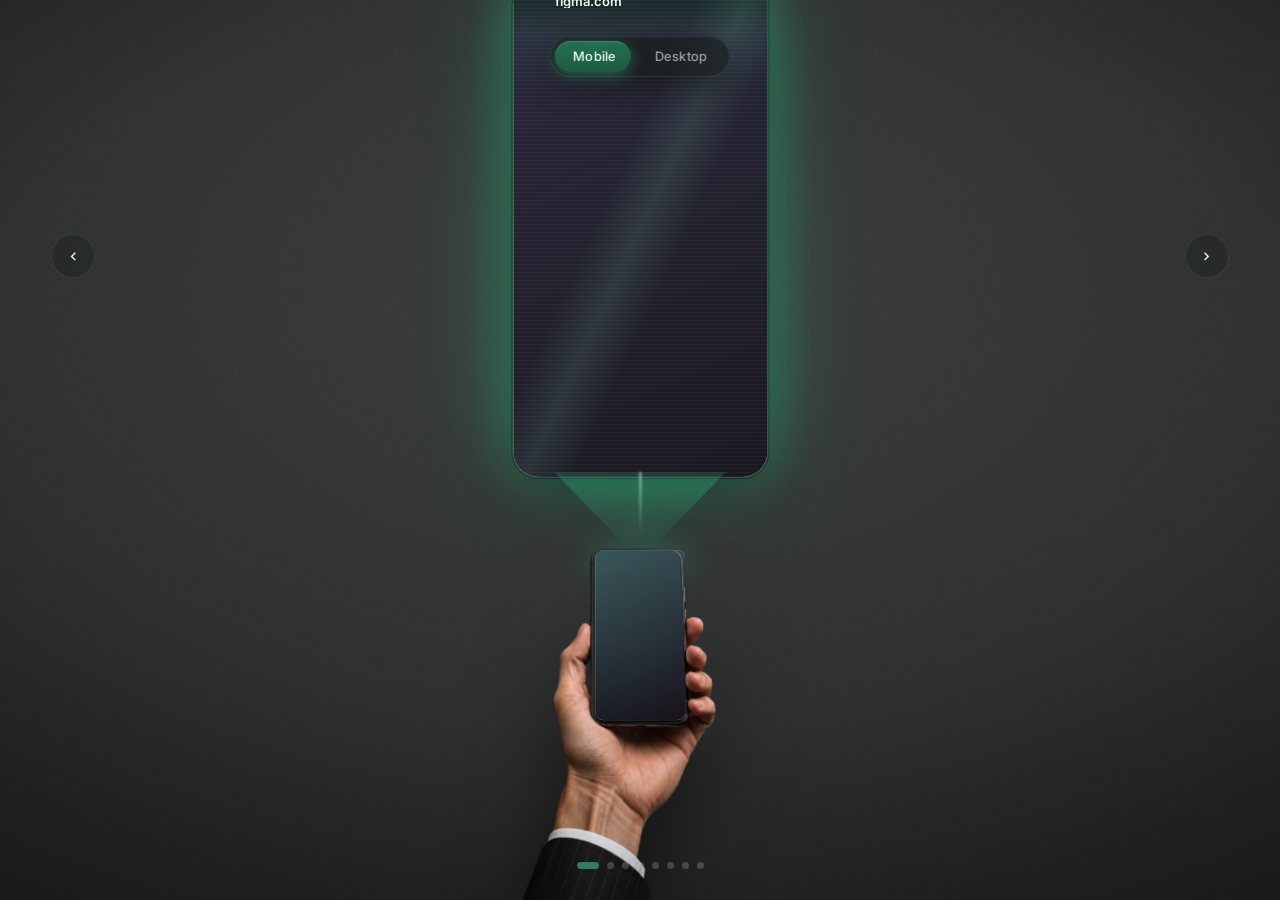
==== TEST.HTML @ 673b2553 "Update TEST.HTML" ====
<!DOCTYPE html>
<html lang="en">
<head>
<meta charset="UTF-8">
<meta name="viewport" content="width=device-width, initial-scale=1.0, viewport-fit=cover">
<title>Selected work — Twenty Sites</title>
<link rel="preconnect" href="https://fonts.googleapis.com">
<link rel="preconnect" href="https://fonts.gstatic.com" crossorigin>
<link href="https://fonts.googleapis.com/css2?family=Inter:wght@400;500;600&display=swap" rel="stylesheet">
<style>
  :root{
    --ink:#eef3ef;--muted:#9aa39e;
    --emerald:#1c5c43;--emerald-soft:#3f8f6b;--holo:#39c990;
    --glow:rgba(45,150,105,.55);
    --line:rgba(150,180,165,.14);
    --sans:'Inter',-apple-system,BlinkMacSystemFont,"Segoe UI",Roboto,sans-serif;
    --sx:50%;--sy:25.9%;--sw:24.4%;--sh:43.1%;
  }
  *{margin:0;padding:0;box-sizing:border-box}
  html,body{height:100%}
  /* --- original neutral gray wallpaper (charcoal concrete) --- */
  body{
    background:
      radial-gradient(130% 115% at 50% 32%, #3a3d3c 0%, #2c2f2e 38%, #202322 68%, #171918 100%);
    color:var(--ink);font-family:var(--sans);-webkit-font-smoothing:antialiased;
    overflow:hidden;user-select:none;
  }
  body::before{content:"";position:fixed;inset:0;z-index:0;pointer-events:none;opacity:.055;
    background-image:url("data:image/svg+xml;utf8,<svg xmlns='http://www.w3.org/2000/svg' width='160' height='160'><filter id='n'><feTurbulence type='fractalNoise' baseFrequency='0.85' numOctaves='2'/></filter><rect width='100%25' height='100%25' filter='url(%23n)'/></svg>");}
  body::after{content:"";position:fixed;inset:0;z-index:0;pointer-events:none;
    background:radial-gradient(120% 95% at 50% 40%, transparent 44%, rgba(0,0,0,.5) 100%);}

  .scene{position:relative;width:100%;height:100svh;min-height:100vh;overflow:hidden;isolation:isolate}

  /* view toggle */
  .toggle{position:absolute;z-index:9;top:clamp(20px,4vh,50px);left:50%;transform:translateX(-50%);
    display:flex;gap:2px;padding:4px;border-radius:999px;
    background:rgba(20,24,22,.6);border:1px solid var(--line);backdrop-filter:blur(10px);
    box-shadow:0 8px 30px rgba(0,0,0,.4)}
  .toggle button{appearance:none;border:0;cursor:pointer;color:var(--muted);
    font:500 13px/1 var(--sans);letter-spacing:.02em;padding:9px 18px;border-radius:999px;
    background:transparent;transition:color .25s;-webkit-tap-highlight-color:transparent}
  .toggle button.on{color:#eafff4}
  .toggle .pill{position:absolute;z-index:-1;top:4px;bottom:4px;border-radius:999px;
    background:linear-gradient(180deg,#227052,var(--emerald));
    box-shadow:0 4px 16px var(--glow),inset 0 1px 0 rgba(255,255,255,.14);
    transition:left .32s cubic-bezier(.6,.05,.2,1),width .32s cubic-bezier(.6,.05,.2,1)}

  /* the rig: preview + beam + phone stacked, anchored bottom-center */
  .rig{position:absolute;z-index:4;left:50%;bottom:-3vh;transform:translateX(-50%);
    display:flex;flex-direction:column;align-items:center}

  /* HOLOGRAM preview */
  .stage{display:flex;flex-direction:column;align-items:center;
    transition:width .35s cubic-bezier(.6,.05,.2,1);animation:float 6s ease-in-out infinite}
  .stage.mobile{width:clamp(206px,20vw,258px)}
  .stage.desktop{width:min(72vw,720px)}
  @keyframes float{0%,100%{transform:translateY(0)}50%{transform:translateY(-9px)}}

  .win{position:relative;width:100%;border-radius:14px;overflow:hidden;background:#0c110f;
    border:1px solid rgba(70,210,150,.4);
    box-shadow:
      0 0 0 1px rgba(0,0,0,.35),
      0 26px 60px -26px rgba(0,0,0,.8),
      0 0 46px -6px var(--glow),
      0 0 90px -18px var(--holo);
    transition:aspect-ratio .35s}
  .stage.mobile .win{aspect-ratio:9/17.5;border-radius:26px}
  .stage.desktop .win{aspect-ratio:16/10}

  .chrome{display:flex;align-items:center;gap:8px;height:34px;padding:0 12px;
    background:linear-gradient(180deg,#0f1613,#0b120f);border-bottom:1px solid rgba(70,210,150,.18)}
  .stage.mobile .chrome{display:none}
  .chrome .dot{width:10px;height:10px;border-radius:50%;background:#25332c}
  .chrome .bar{flex:1;height:18px;margin-left:6px;border-radius:6px;
    background:rgba(255,255,255,.03);border:1px solid rgba(70,210,150,.14);
    display:flex;align-items:center;gap:7px;padding:0 9px;color:#bfeeda;
    font:500 11px/1 var(--sans);letter-spacing:.02em;overflow:hidden;white-space:nowrap}
  .chrome .bar img{width:13px;height:13px;border-radius:3px;opacity:0;transition:opacity .4s;flex:0 0 auto}
  .chrome .bar img.on{opacity:.9}

  .shot{position:absolute;left:0;right:0;top:0;bottom:0;background:#fff;
    background-repeat:no-repeat;background-position:top center;background-size:100% auto;opacity:0;
    transition:opacity .5s}
  .stage.desktop .shot{top:34px}
  .shot.on{opacity:1}

  .mcap{position:absolute;z-index:3;left:0;right:0;top:0;display:none;align-items:center;gap:8px;
    padding:10px 14px 22px;background:linear-gradient(180deg,rgba(6,12,9,.9),rgba(6,12,9,0))}
  .stage.mobile .mcap{display:flex}
  .mcap img{width:20px;height:20px;border-radius:5px;background:#fff;padding:2px;object-fit:contain;opacity:0;transition:.4s;flex:0 0 auto}
  .mcap img.on{opacity:1}
  .mcap span{font:600 13px/1 var(--sans);color:#eafff4;text-shadow:0 1px 6px rgba(0,0,0,.6);
    white-space:nowrap;overflow:hidden;text-overflow:ellipsis}

  /* holographic film over the preview: tint + scanlines + top sheen */
  .win .film{position:absolute;inset:0;z-index:4;pointer-events:none;
    background:
      linear-gradient(180deg,rgba(57,201,144,.14),transparent 22%),
      repeating-linear-gradient(0deg,rgba(90,230,170,.055) 0 1px,transparent 1px 4px);
    mix-blend-mode:screen;opacity:.9}
  .win .sheen{position:absolute;inset:0;z-index:5;pointer-events:none;
    background:linear-gradient(115deg,transparent 40%,rgba(160,255,215,.10) 50%,transparent 60%)}

  /* the projection BEAM connecting phone -> preview */
  .beam{position:relative;width:100%;height:clamp(30px,7vh,74px);pointer-events:none;
    display:flex;justify-content:center;margin-top:-6px}
  .beam .cone{position:absolute;top:0;bottom:-8%;width:66%;
    clip-path:polygon(50% 100%,42% 100%,15% 0,85% 0,58% 100%);
    background:linear-gradient(180deg,rgba(57,201,144,.42),rgba(57,201,144,.05));
    filter:blur(7px);opacity:.85;animation:flick 3.2s ease-in-out infinite}
  .beam .core{position:absolute;top:0;bottom:0;width:2px;
    background:linear-gradient(180deg,rgba(180,255,225,.9),rgba(57,201,144,0));
    filter:blur(1px);opacity:.8}
  @keyframes flick{0%,100%{opacity:.85}45%{opacity:.62}70%{opacity:.9}}

  /* hand + phone (the source) */
  .device{position:relative;width:clamp(280px,29vw,400px);margin-top:-2px}
  .device img.hand{display:block;width:100%;height:auto;position:relative;z-index:2;
    filter:drop-shadow(0 26px 40px rgba(0,0,0,.55))}
  .screen{position:absolute;z-index:1;left:var(--sx);top:var(--sy);
    width:var(--sw);height:var(--sh);transform:translate(-50%,-50%);
    border-radius:9%/4.5%;overflow:hidden;background:#0a0e0c}
  .screen .pshot{position:absolute;inset:0;background:#fff;background-repeat:no-repeat;
    background-position:top center;background-size:100% auto;opacity:0;transition:opacity .5s}
  .screen .pshot.on{opacity:1}
  .screen::after{content:"";position:absolute;inset:0;
    background:linear-gradient(150deg,rgba(57,201,144,.28),rgba(0,0,0,.15));mix-blend-mode:screen}
  /* glow bleeding out of the phone screen (emission point) */
  .emit{position:absolute;z-index:1;left:var(--sx);top:calc(var(--sy) - var(--sh)/2 - 4%);
    width:46%;height:20%;transform:translate(-50%,-50%);pointer-events:none;
    background:radial-gradient(60% 100% at 50% 100%,var(--glow),transparent 70%);filter:blur(10px)}

  /* controls */
  .arrow{position:absolute;z-index:8;top:clamp(120px,26vh,240px);
    width:44px;height:44px;border-radius:50%;display:grid;place-items:center;cursor:pointer;
    color:var(--ink);background:rgba(30,34,32,.5);border:1px solid var(--line);
    backdrop-filter:blur(6px);transition:.2s;-webkit-tap-highlight-color:transparent}
  .arrow:hover{background:rgba(28,92,67,.4);border-color:rgba(63,143,107,.5)}
  .arrow svg{width:40%;height:40%;fill:currentColor}
  .arrow.prev{left:clamp(14px,4vw,54px)}.arrow.next{right:clamp(14px,4vw,54px)}
  .dots{position:absolute;z-index:8;left:0;right:0;bottom:clamp(18px,3.5vh,34px);
    display:flex;gap:8px;justify-content:center}
  .dots i{width:7px;height:7px;border-radius:50%;background:rgba(200,210,205,.28);cursor:pointer;transition:.28s}
  .dots i.on{background:var(--emerald-soft);width:22px;border-radius:4px}

  @media (max-width:820px){
    .stage.desktop{width:92vw}
    .device{width:clamp(230px,74vw,320px)}
    .rig{bottom:-6vh}
    .arrow.prev{left:8px}.arrow.next{right:8px}
  }
  @media (prefers-reduced-motion:reduce){.stage,.beam .cone{animation:none}*{transition:none!important}}
</style>
</head>
<body>
  <main class="scene">
    <div class="toggle" id="toggle" role="tablist">
      <span class="pill" id="pill"></span>
      <button class="on" data-mode="mobile" role="tab">Mobile</button>
      <button data-mode="desktop" role="tab">Desktop</button>
    </div>

    <div class="rig">
      <div class="stage mobile" id="stage">
        <div class="win">
          <div class="chrome">
            <span class="dot"></span><span class="dot"></span><span class="dot"></span>
            <span class="bar"><img id="cfav" alt=""><span id="curl">figma.com</span></span>
          </div>
          <div class="mcap"><img id="mfav" alt=""><span id="mname">figma.com</span></div>
          <div class="shot" id="shot"></div>
          <div class="film"></div><div class="sheen"></div>
        </div>
      </div>

      <div class="beam"><span class="cone"></span><span class="core"></span></div>

      <div class="device">
        <div class="emit"></div>
        <div class="screen"><div class="pshot" id="pshot"></div></div>
        <img class="hand" alt="Hand holding a phone" src="[data-uri]">
      </div>
    </div>

    <div class="arrow prev" id="prev" aria-label="Previous"><svg viewBox="0 0 24 24"><path d="M15.4 7.4 14 6l-6 6 6 6 1.4-1.4L10.8 12z"/></svg></div>
    <div class="arrow next" id="next" aria-label="Next"><svg viewBox="0 0 24 24"><path d="M8.6 7.4 10 6l6 6-6 6-1.4-1.4L13.2 12z"/></svg></div>
    <div class="dots" id="dots"></div>
  </main>

<script>
(function(){
  const FALLBACK=["figma.com","apple.com","spotify.com","airbnb.com","stripe.com","notion.so","nike.com","github.com"];
  const shot=document.getElementById('shot'),pshot=document.getElementById('pshot');
  const cfav=document.getElementById('cfav'),curl=document.getElementById('curl');
  const mfav=document.getElementById('mfav'),mname=document.getElementById('mname');
  const stage=document.getElementById('stage'),dotsWrap=document.getElementById('dots');
  const toggle=document.getElementById('toggle'),pill=document.getElementById('pill');
  let sites=[],i=0,timer=null,mode='mobile';const DUR=4200;
  const domain=s=>s.replace(/^https?:\/\//,'').replace(/\/.*$/,'').replace(/^www\./,'');
  const shotURL=(d,w)=>`https://s.wordpress.com/mshots/v1/${encodeURIComponent('https://'+d)}?w=${w}`;
  const favURL=d=>`https://www.google.com/s2/favicons?domain=${d}&sz=128`;
  function tint(d){let h=0;for(const c of d)h=(h*31+c.charCodeAt(0))%360;return `linear-gradient(155deg,hsl(${h} 20% 20%),hsl(${(h+24)%360} 18% 11%))`;}
  function preload(u,ok,fail){const im=new Image();im.onload=()=>ok(u);im.onerror=fail;im.src=u;}
  function paintShot(){const d=sites[i],w=mode==='desktop'?1280:480,url=shotURL(d,w);
    shot.classList.remove('on');
    preload(url,u=>{shot.style.backgroundImage=`url("${u}")`;shot.classList.add('on');},
                 ()=>{shot.style.backgroundImage=tint(d);shot.classList.add('on');});}
  function show(idx){i=(idx+sites.length)%sites.length;const d=sites[i];
    curl.textContent=d;mname.textContent=d;
    [cfav,mfav].forEach(el=>{el.classList.remove('on');const f=favURL(d),im=new Image();
      im.onload=()=>{el.src=f;el.classList.add('on');};im.onerror=()=>el.classList.remove('on');im.src=f;});
    paintShot();
    pshot.classList.remove('on');
    preload(shotURL(d,480),u=>{pshot.style.backgroundImage=`url("${u}")`;pshot.classList.add('on');},
                            ()=>{pshot.style.backgroundImage=tint(d);pshot.classList.add('on');});
    [...dotsWrap.children].forEach((n,k)=>n.classList.toggle('on',k===i));}
  function go(s){show(i+s);restart();}
  function restart(){clearInterval(timer);timer=setInterval(()=>show(i+1),DUR);}
  function setMode(m){mode=m;stage.classList.toggle('mobile',m==='mobile');stage.classList.toggle('desktop',m==='desktop');
    [...toggle.querySelectorAll('button')].forEach(b=>b.classList.toggle('on',b.dataset.mode===m));movePill();paintShot();}
  function movePill(){const b=toggle.querySelector('button.on');pill.style.left=b.offsetLeft+'px';pill.style.width=b.offsetWidth+'px';}
  toggle.addEventListener('click',e=>{const b=e.target.closest('button');if(b)setMode(b.dataset.mode);});
  function build(){dotsWrap.innerHTML='';sites.forEach((_,k)=>{const b=document.createElement('i');b.onclick=()=>{show(k);restart();};dotsWrap.appendChild(b);});movePill();show(0);restart();}
  document.getElementById('prev').onclick=()=>go(-1);
  document.getElementById('next').onclick=()=>go(1);
  document.addEventListener('keydown',e=>{if(e.key==='ArrowLeft')go(-1);if(e.key==='ArrowRight')go(1);});
  let sx=null;const sc=document.querySelector('.scene');
  sc.addEventListener('pointerdown',e=>sx=e.clientX);
  sc.addEventListener('pointerup',e=>{if(sx==null)return;const dx=e.clientX-sx;if(Math.abs(dx)>45)go(dx<0?1:-1);sx=null;});
  window.addEventListener('resize',movePill);
  fetch('clientsites.txt').then(r=>{if(!r.ok)throw 0;return r.text()})
    .then(t=>{const l=t.split(/\r?\n/).map(s=>s.trim()).filter(s=>s&&!s.startsWith('#')).map(domain);sites=l.length?l:FALLBACK;build();})
    .catch(()=>{sites=FALLBACK;build();});
})();
</script>
</body>
</html>
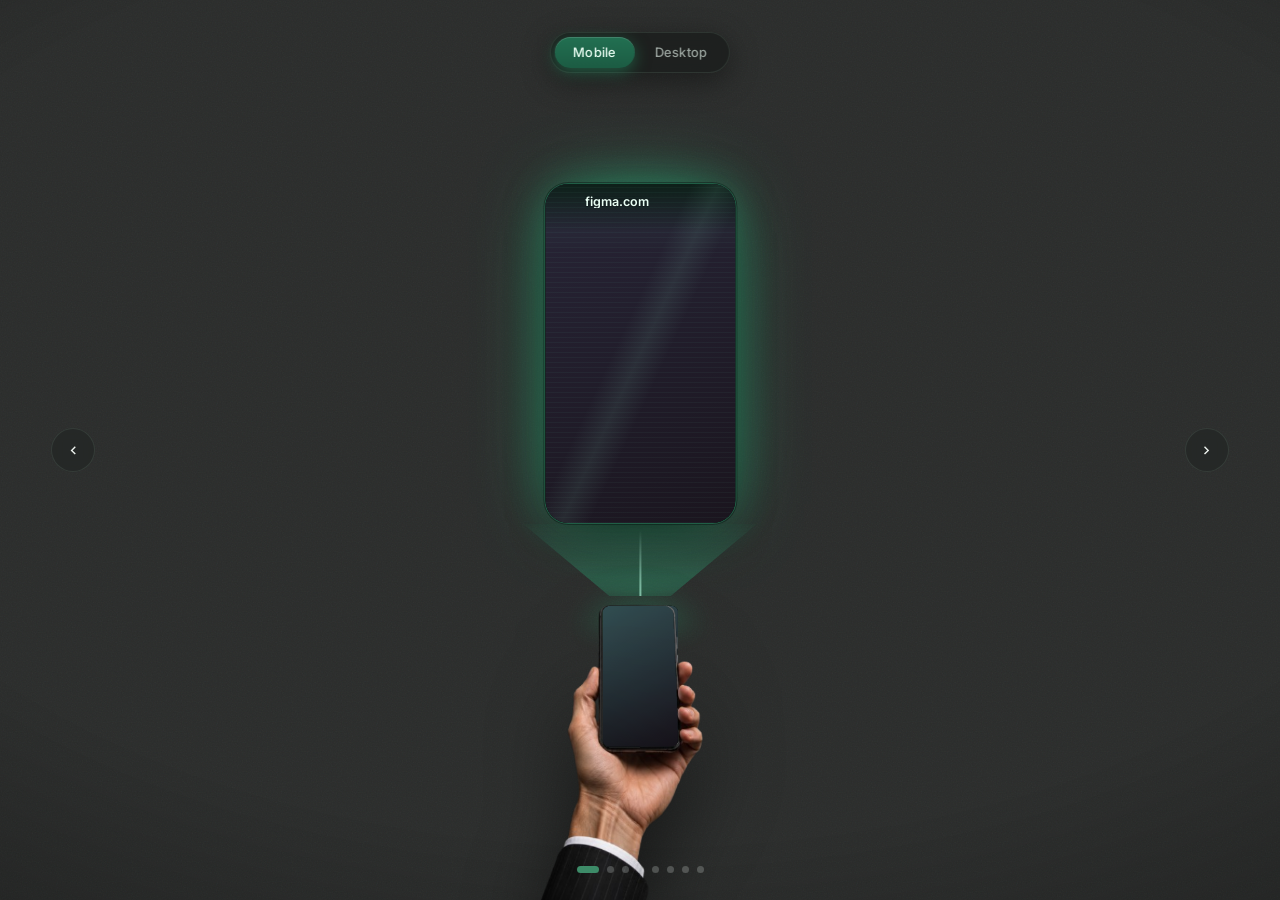
==== commit eb0ac122: "Update TEST.HTML" ====
--- a/TEST.HTML
+++ b/TEST.HTML
@@ -10,30 +10,25 @@
 <style>
   :root{
     --ink:#eef3ef;--muted:#9aa39e;
-    --emerald:#1c5c43;--emerald-soft:#3f8f6b;--holo:#39c990;
-    --glow:rgba(45,150,105,.55);
+    --emerald:#1c5c43;--emerald-soft:#3f8f6b;--holo:#2fbb84;
+    --glow:rgba(38,150,102,.5);
     --line:rgba(150,180,165,.14);
     --sans:'Inter',-apple-system,BlinkMacSystemFont,"Segoe UI",Roboto,sans-serif;
     --sx:50%;--sy:25.9%;--sw:24.4%;--sh:43.1%;
   }
   *{margin:0;padding:0;box-sizing:border-box}
   html,body{height:100%}
-  /* --- original neutral gray wallpaper (charcoal concrete) --- */
-  body{
-    background:
-      radial-gradient(130% 115% at 50% 32%, #3a3d3c 0%, #2c2f2e 38%, #202322 68%, #171918 100%);
-    color:var(--ink);font-family:var(--sans);-webkit-font-smoothing:antialiased;
-    overflow:hidden;user-select:none;
-  }
-  body::before{content:"";position:fixed;inset:0;z-index:0;pointer-events:none;opacity:.055;
-    background-image:url("data:image/svg+xml;utf8,<svg xmlns='http://www.w3.org/2000/svg' width='160' height='160'><filter id='n'><feTurbulence type='fractalNoise' baseFrequency='0.85' numOctaves='2'/></filter><rect width='100%25' height='100%25' filter='url(%23n)'/></svg>");}
+  /* flat charcoal wallpaper */
+  body{background:#2a2c2b;color:var(--ink);font-family:var(--sans);
+    -webkit-font-smoothing:antialiased;overflow:hidden;user-select:none}
+  body::before{content:"";position:fixed;inset:0;z-index:0;pointer-events:none;opacity:.05;
+    background-image:url("data:image/svg+xml;utf8,<svg xmlns='http://www.w3.org/2000/svg' width='160' height='160'><filter id='n'><feTurbulence type='fractalNoise' baseFrequency='0.8' numOctaves='2'/></filter><rect width='100%25' height='100%25' filter='url(%23n)'/></svg>")}
   body::after{content:"";position:fixed;inset:0;z-index:0;pointer-events:none;
-    background:radial-gradient(120% 95% at 50% 40%, transparent 44%, rgba(0,0,0,.5) 100%);}
+    background:radial-gradient(125% 100% at 50% 42%, transparent 52%, rgba(0,0,0,.42) 100%)}
 
   .scene{position:relative;width:100%;height:100svh;min-height:100vh;overflow:hidden;isolation:isolate}
 
-  /* view toggle */
-  .toggle{position:absolute;z-index:9;top:clamp(20px,4vh,50px);left:50%;transform:translateX(-50%);
+  .toggle{position:absolute;z-index:9;top:clamp(18px,3.6vh,46px);left:50%;transform:translateX(-50%);
     display:flex;gap:2px;padding:4px;border-radius:999px;
     background:rgba(20,24,22,.6);border:1px solid var(--line);backdrop-filter:blur(10px);
     box-shadow:0 8px 30px rgba(0,0,0,.4)}
@@ -44,110 +39,106 @@
   .toggle .pill{position:absolute;z-index:-1;top:4px;bottom:4px;border-radius:999px;
     background:linear-gradient(180deg,#227052,var(--emerald));
     box-shadow:0 4px 16px var(--glow),inset 0 1px 0 rgba(255,255,255,.14);
-    transition:left .32s cubic-bezier(.6,.05,.2,1),width .32s cubic-bezier(.6,.05,.2,1)}
-
-  /* the rig: preview + beam + phone stacked, anchored bottom-center */
-  .rig{position:absolute;z-index:4;left:50%;bottom:-3vh;transform:translateX(-50%);
-    display:flex;flex-direction:column;align-items:center}
-
-  /* HOLOGRAM preview */
-  .stage{display:flex;flex-direction:column;align-items:center;
-    transition:width .35s cubic-bezier(.6,.05,.2,1);animation:float 6s ease-in-out infinite}
-  .stage.mobile{width:clamp(206px,20vw,258px)}
-  .stage.desktop{width:min(72vw,720px)}
-  @keyframes float{0%,100%{transform:translateY(0)}50%{transform:translateY(-9px)}}
+    transition:left .3s cubic-bezier(.6,.05,.2,1),width .3s cubic-bezier(.6,.05,.2,1)}
+
+  .rig{position:absolute;z-index:4;left:50%;bottom:-2vh;transform:translateX(-50%);
+    display:flex;flex-direction:column;align-items:center;max-width:96vw}
+
+  .stage{position:relative;display:flex;flex-direction:column;align-items:center;
+    transition:width .35s cubic-bezier(.6,.05,.2,1);animation:float 6.5s ease-in-out infinite}
+  .stage.mobile{width:clamp(168px,15vw,198px)}
+  .stage.desktop{width:clamp(360px,38vw,520px)}
+  @keyframes float{0%,100%{transform:translateY(0)}50%{transform:translateY(-8px)}}
 
   .win{position:relative;width:100%;border-radius:14px;overflow:hidden;background:#0c110f;
-    border:1px solid rgba(70,210,150,.4);
-    box-shadow:
-      0 0 0 1px rgba(0,0,0,.35),
-      0 26px 60px -26px rgba(0,0,0,.8),
-      0 0 46px -6px var(--glow),
-      0 0 90px -18px var(--holo);
+    border:1px solid rgba(60,200,145,.42);
+    box-shadow:0 0 0 1px rgba(0,0,0,.35),0 24px 55px -26px rgba(0,0,0,.8),
+      0 0 40px -6px var(--glow),0 0 80px -20px var(--holo);
     transition:aspect-ratio .35s}
-  .stage.mobile .win{aspect-ratio:9/17.5;border-radius:26px}
+  .stage.mobile .win{aspect-ratio:9/16;border-radius:24px}
   .stage.desktop .win{aspect-ratio:16/10}
 
-  .chrome{display:flex;align-items:center;gap:8px;height:34px;padding:0 12px;
-    background:linear-gradient(180deg,#0f1613,#0b120f);border-bottom:1px solid rgba(70,210,150,.18)}
+  .chrome{display:flex;align-items:center;gap:8px;height:32px;padding:0 12px;
+    background:linear-gradient(180deg,#0f1613,#0b120f);border-bottom:1px solid rgba(60,200,145,.16)}
   .stage.mobile .chrome{display:none}
-  .chrome .dot{width:10px;height:10px;border-radius:50%;background:#25332c}
+  .chrome .dot{width:9px;height:9px;border-radius:50%;background:#25332c}
   .chrome .bar{flex:1;height:18px;margin-left:6px;border-radius:6px;
-    background:rgba(255,255,255,.03);border:1px solid rgba(70,210,150,.14);
+    background:rgba(255,255,255,.03);border:1px solid rgba(60,200,145,.14);
     display:flex;align-items:center;gap:7px;padding:0 9px;color:#bfeeda;
-    font:500 11px/1 var(--sans);letter-spacing:.02em;overflow:hidden;white-space:nowrap}
-  .chrome .bar img{width:13px;height:13px;border-radius:3px;opacity:0;transition:opacity .4s;flex:0 0 auto}
+    font:500 11px/1 var(--sans);overflow:hidden;white-space:nowrap}
+  .chrome .bar img{width:13px;height:13px;border-radius:3px;opacity:0;transition:.4s;flex:0 0 auto}
   .chrome .bar img.on{opacity:.9}
 
-  .shot{position:absolute;left:0;right:0;top:0;bottom:0;background:#fff;
-    background-repeat:no-repeat;background-position:top center;background-size:100% auto;opacity:0;
-    transition:opacity .5s}
-  .stage.desktop .shot{top:34px}
+  /* screenshots: cover + top so the frame is ALWAYS full (no white) */
+  .shot{position:absolute;left:0;right:0;top:0;bottom:0;background:#0c110f;
+    background-repeat:no-repeat;background-position:top center;background-size:cover;
+    opacity:0;transition:opacity .5s}
+  .stage.desktop .shot{top:32px}
   .shot.on{opacity:1}
+  .load{position:absolute;left:0;right:0;top:0;bottom:0;display:grid;place-items:center;
+    background:#0d1411;color:#4fbf90;z-index:2;transition:opacity .4s}
+  .stage.desktop .load{top:32px}
+  .load.gone{opacity:0;pointer-events:none}
+  .load span{width:26px;height:26px;border:2px solid rgba(79,191,144,.25);border-top-color:#4fbf90;
+    border-radius:50%;animation:spin .8s linear infinite}
+  @keyframes spin{to{transform:rotate(360deg)}}
 
   .mcap{position:absolute;z-index:3;left:0;right:0;top:0;display:none;align-items:center;gap:8px;
-    padding:10px 14px 22px;background:linear-gradient(180deg,rgba(6,12,9,.9),rgba(6,12,9,0))}
+    padding:9px 13px 20px;background:linear-gradient(180deg,rgba(6,12,9,.92),rgba(6,12,9,0))}
   .stage.mobile .mcap{display:flex}
-  .mcap img{width:20px;height:20px;border-radius:5px;background:#fff;padding:2px;object-fit:contain;opacity:0;transition:.4s;flex:0 0 auto}
+  .mcap img{width:19px;height:19px;border-radius:5px;background:#fff;padding:2px;object-fit:contain;opacity:0;transition:.4s;flex:0 0 auto}
   .mcap img.on{opacity:1}
-  .mcap span{font:600 13px/1 var(--sans);color:#eafff4;text-shadow:0 1px 6px rgba(0,0,0,.6);
+  .mcap span{font:600 12.5px/1 var(--sans);color:#eafff4;text-shadow:0 1px 6px rgba(0,0,0,.6);
     white-space:nowrap;overflow:hidden;text-overflow:ellipsis}
 
-  /* holographic film over the preview: tint + scanlines + top sheen */
   .win .film{position:absolute;inset:0;z-index:4;pointer-events:none;
-    background:
-      linear-gradient(180deg,rgba(57,201,144,.14),transparent 22%),
-      repeating-linear-gradient(0deg,rgba(90,230,170,.055) 0 1px,transparent 1px 4px);
-    mix-blend-mode:screen;opacity:.9}
+    background:linear-gradient(180deg,rgba(47,187,132,.1),transparent 20%),
+      repeating-linear-gradient(0deg,rgba(90,230,170,.045) 0 1px,transparent 1px 5px);
+    mix-blend-mode:screen}
   .win .sheen{position:absolute;inset:0;z-index:5;pointer-events:none;
-    background:linear-gradient(115deg,transparent 40%,rgba(160,255,215,.10) 50%,transparent 60%)}
-
-  /* the projection BEAM connecting phone -> preview */
-  .beam{position:relative;width:100%;height:clamp(30px,7vh,74px);pointer-events:none;
-    display:flex;justify-content:center;margin-top:-6px}
-  .beam .cone{position:absolute;top:0;bottom:-8%;width:66%;
-    clip-path:polygon(50% 100%,42% 100%,15% 0,85% 0,58% 100%);
-    background:linear-gradient(180deg,rgba(57,201,144,.42),rgba(57,201,144,.05));
-    filter:blur(7px);opacity:.85;animation:flick 3.2s ease-in-out infinite}
-  .beam .core{position:absolute;top:0;bottom:0;width:2px;
-    background:linear-gradient(180deg,rgba(180,255,225,.9),rgba(57,201,144,0));
-    filter:blur(1px);opacity:.8}
-  @keyframes flick{0%,100%{opacity:.85}45%{opacity:.62}70%{opacity:.9}}
-
-  /* hand + phone (the source) */
-  .device{position:relative;width:clamp(280px,29vw,400px);margin-top:-2px}
+    background:linear-gradient(115deg,transparent 42%,rgba(160,255,215,.08) 50%,transparent 58%)}
+
+  /* projection cone (wide at preview, narrow at phone) */
+  .beam{position:relative;width:100%;height:clamp(44px,8vh,84px);pointer-events:none;
+    display:flex;justify-content:center}
+  .beam .cone{position:absolute;inset:0;
+    clip-path:polygon(12% 0,88% 0,60% 100%,40% 100%);
+    background:linear-gradient(0deg,rgba(47,187,132,.5),rgba(47,187,132,.04));
+    filter:blur(9px);opacity:.8;animation:flick 3.4s ease-in-out infinite}
+  .beam .core{position:absolute;bottom:0;top:8%;width:2px;
+    background:linear-gradient(0deg,rgba(190,255,230,.9),rgba(47,187,132,0));filter:blur(.6px);opacity:.75}
+  @keyframes flick{0%,100%{opacity:.8}50%{opacity:.6}}
+
+  .device{position:relative;width:clamp(228px,24vw,314px);margin-top:-4px}
   .device img.hand{display:block;width:100%;height:auto;position:relative;z-index:2;
-    filter:drop-shadow(0 26px 40px rgba(0,0,0,.55))}
+    filter:drop-shadow(0 24px 38px rgba(0,0,0,.55))}
   .screen{position:absolute;z-index:1;left:var(--sx);top:var(--sy);
     width:var(--sw);height:var(--sh);transform:translate(-50%,-50%);
     border-radius:9%/4.5%;overflow:hidden;background:#0a0e0c}
-  .screen .pshot{position:absolute;inset:0;background:#fff;background-repeat:no-repeat;
-    background-position:top center;background-size:100% auto;opacity:0;transition:opacity .5s}
+  .screen .pshot{position:absolute;inset:0;background:#0c110f;background-repeat:no-repeat;
+    background-position:top center;background-size:cover;opacity:0;transition:opacity .5s}
   .screen .pshot.on{opacity:1}
   .screen::after{content:"";position:absolute;inset:0;
-    background:linear-gradient(150deg,rgba(57,201,144,.28),rgba(0,0,0,.15));mix-blend-mode:screen}
-  /* glow bleeding out of the phone screen (emission point) */
-  .emit{position:absolute;z-index:1;left:var(--sx);top:calc(var(--sy) - var(--sh)/2 - 4%);
-    width:46%;height:20%;transform:translate(-50%,-50%);pointer-events:none;
-    background:radial-gradient(60% 100% at 50% 100%,var(--glow),transparent 70%);filter:blur(10px)}
-
-  /* controls */
-  .arrow{position:absolute;z-index:8;top:clamp(120px,26vh,240px);
+    background:linear-gradient(150deg,rgba(47,187,132,.26),rgba(0,0,0,.12));mix-blend-mode:screen}
+  .emit{position:absolute;z-index:1;left:var(--sx);top:calc(var(--sy) - var(--sh)/2 - 3%);
+    width:52%;height:22%;transform:translate(-50%,-50%);pointer-events:none;
+    background:radial-gradient(60% 100% at 50% 100%,var(--glow),transparent 72%);filter:blur(11px)}
+
+  .arrow{position:absolute;z-index:8;top:50%;transform:translateY(-50%);
     width:44px;height:44px;border-radius:50%;display:grid;place-items:center;cursor:pointer;
     color:var(--ink);background:rgba(30,34,32,.5);border:1px solid var(--line);
     backdrop-filter:blur(6px);transition:.2s;-webkit-tap-highlight-color:transparent}
   .arrow:hover{background:rgba(28,92,67,.4);border-color:rgba(63,143,107,.5)}
   .arrow svg{width:40%;height:40%;fill:currentColor}
   .arrow.prev{left:clamp(14px,4vw,54px)}.arrow.next{right:clamp(14px,4vw,54px)}
-  .dots{position:absolute;z-index:8;left:0;right:0;bottom:clamp(18px,3.5vh,34px);
+  .dots{position:absolute;z-index:8;left:0;right:0;bottom:clamp(16px,3vh,30px);
     display:flex;gap:8px;justify-content:center}
   .dots i{width:7px;height:7px;border-radius:50%;background:rgba(200,210,205,.28);cursor:pointer;transition:.28s}
   .dots i.on{background:var(--emerald-soft);width:22px;border-radius:4px}
 
   @media (max-width:820px){
-    .stage.desktop{width:92vw}
-    .device{width:clamp(230px,74vw,320px)}
-    .rig{bottom:-6vh}
+    .stage.desktop{width:90vw}
+    .device{width:clamp(210px,66vw,300px)}
     .arrow.prev{left:8px}.arrow.next{right:8px}
   }
   @media (prefers-reduced-motion:reduce){.stage,.beam .cone{animation:none}*{transition:none!important}}
@@ -170,6 +161,7 @@
           </div>
           <div class="mcap"><img id="mfav" alt=""><span id="mname">figma.com</span></div>
           <div class="shot" id="shot"></div>
+          <div class="load" id="load"><span></span></div>
           <div class="film"></div><div class="sheen"></div>
         </div>
       </div>
@@ -191,34 +183,42 @@
 <script>
 (function(){
   const FALLBACK=["figma.com","apple.com","spotify.com","airbnb.com","stripe.com","notion.so","nike.com","github.com"];
-  const shot=document.getElementById('shot'),pshot=document.getElementById('pshot');
+  const shot=document.getElementById('shot'),pshot=document.getElementById('pshot'),load=document.getElementById('load');
   const cfav=document.getElementById('cfav'),curl=document.getElementById('curl');
   const mfav=document.getElementById('mfav'),mname=document.getElementById('mname');
   const stage=document.getElementById('stage'),dotsWrap=document.getElementById('dots');
   const toggle=document.getElementById('toggle'),pill=document.getElementById('pill');
-  let sites=[],i=0,timer=null,mode='mobile';const DUR=4200;
+  let sites=[],i=0,timer=null,mode='mobile',token=0;const DUR=4600;
   const domain=s=>s.replace(/^https?:\/\//,'').replace(/\/.*$/,'').replace(/^www\./,'');
-  const shotURL=(d,w)=>`https://s.wordpress.com/mshots/v1/${encodeURIComponent('https://'+d)}?w=${w}`;
   const favURL=d=>`https://www.google.com/s2/favicons?domain=${d}&sz=128`;
-  function tint(d){let h=0;for(const c of d)h=(h*31+c.charCodeAt(0))%360;return `linear-gradient(155deg,hsl(${h} 20% 20%),hsl(${(h+24)%360} 18% 11%))`;}
-  function preload(u,ok,fail){const im=new Image();im.onload=()=>ok(u);im.onerror=fail;im.src=u;}
-  function paintShot(){const d=sites[i],w=mode==='desktop'?1280:480,url=shotURL(d,w);
-    shot.classList.remove('on');
-    preload(url,u=>{shot.style.backgroundImage=`url("${u}")`;shot.classList.add('on');},
-                 ()=>{shot.style.backgroundImage=tint(d);shot.classList.add('on');});}
+  // real mobile viewport vs desktop, via thum.io; mShots as backup
+  const thumb=(d,m)=> m
+    ? `https://image.thum.io/get/viewport/390x1400/width/820/https://${d}`
+    : `https://image.thum.io/get/width/1280/crop/800/https://${d}`;
+  const mshots=(d,w)=>`https://s.wordpress.com/mshots/v1/${encodeURIComponent('https://'+d)}?w=${w}`;
+  function tint(d){let h=0;for(const c of d)h=(h*31+c.charCodeAt(0))%360;return `linear-gradient(155deg,hsl(${h} 20% 18%),hsl(${(h+24)%360} 18% 10%))`;}
+  function chain(urls,fb,cb){let k=0;(function next(){if(k>=urls.length){cb(fb,false);return;}
+    const u=urls[k++],im=new Image();im.onload=()=>cb(`url("${u}")`,true);im.onerror=next;im.src=u;})();}
+
+  function paintHero(){const my=++token,d=sites[i],m=mode==='mobile';
+    shot.classList.remove('on');load.classList.remove('gone');
+    chain([thumb(d,m),mshots(d,m?600:1280)],tint(d),(bg)=>{if(my!==token)return;
+      shot.style.backgroundImage=bg;shot.classList.add('on');load.classList.add('gone');});}
+  function paintPhone(){const d=sites[i];pshot.classList.remove('on');
+    chain([thumb(d,true),mshots(d,600)],tint(d),(bg)=>{pshot.style.backgroundImage=bg;pshot.classList.add('on');});}
+
   function show(idx){i=(idx+sites.length)%sites.length;const d=sites[i];
     curl.textContent=d;mname.textContent=d;
     [cfav,mfav].forEach(el=>{el.classList.remove('on');const f=favURL(d),im=new Image();
       im.onload=()=>{el.src=f;el.classList.add('on');};im.onerror=()=>el.classList.remove('on');im.src=f;});
-    paintShot();
-    pshot.classList.remove('on');
-    preload(shotURL(d,480),u=>{pshot.style.backgroundImage=`url("${u}")`;pshot.classList.add('on');},
-                            ()=>{pshot.style.backgroundImage=tint(d);pshot.classList.add('on');});
+    paintHero();paintPhone();
     [...dotsWrap.children].forEach((n,k)=>n.classList.toggle('on',k===i));}
   function go(s){show(i+s);restart();}
   function restart(){clearInterval(timer);timer=setInterval(()=>show(i+1),DUR);}
-  function setMode(m){mode=m;stage.classList.toggle('mobile',m==='mobile');stage.classList.toggle('desktop',m==='desktop');
-    [...toggle.querySelectorAll('button')].forEach(b=>b.classList.toggle('on',b.dataset.mode===m));movePill();paintShot();}
+  function setMode(m){if(m===mode)return;mode=m;
+    stage.classList.toggle('mobile',m==='mobile');stage.classList.toggle('desktop',m==='desktop');
+    [...toggle.querySelectorAll('button')].forEach(b=>b.classList.toggle('on',b.dataset.mode===m));
+    movePill();paintHero();}
   function movePill(){const b=toggle.querySelector('button.on');pill.style.left=b.offsetLeft+'px';pill.style.width=b.offsetWidth+'px';}
   toggle.addEventListener('click',e=>{const b=e.target.closest('button');if(b)setMode(b.dataset.mode);});
   function build(){dotsWrap.innerHTML='';sites.forEach((_,k)=>{const b=document.createElement('i');b.onclick=()=>{show(k);restart();};dotsWrap.appendChild(b);});movePill();show(0);restart();}
@@ -229,6 +229,8 @@
   sc.addEventListener('pointerdown',e=>sx=e.clientX);
   sc.addEventListener('pointerup',e=>{if(sx==null)return;const dx=e.clientX-sx;if(Math.abs(dx)>45)go(dx<0?1:-1);sx=null;});
   window.addEventListener('resize',movePill);
+  if(document.fonts&&document.fonts.ready)document.fonts.ready.then(movePill);
+  setTimeout(movePill,400);
   fetch('clientsites.txt').then(r=>{if(!r.ok)throw 0;return r.text()})
     .then(t=>{const l=t.split(/\r?\n/).map(s=>s.trim()).filter(s=>s&&!s.startsWith('#')).map(domain);sites=l.length?l:FALLBACK;build();})
     .catch(()=>{sites=FALLBACK;build();});
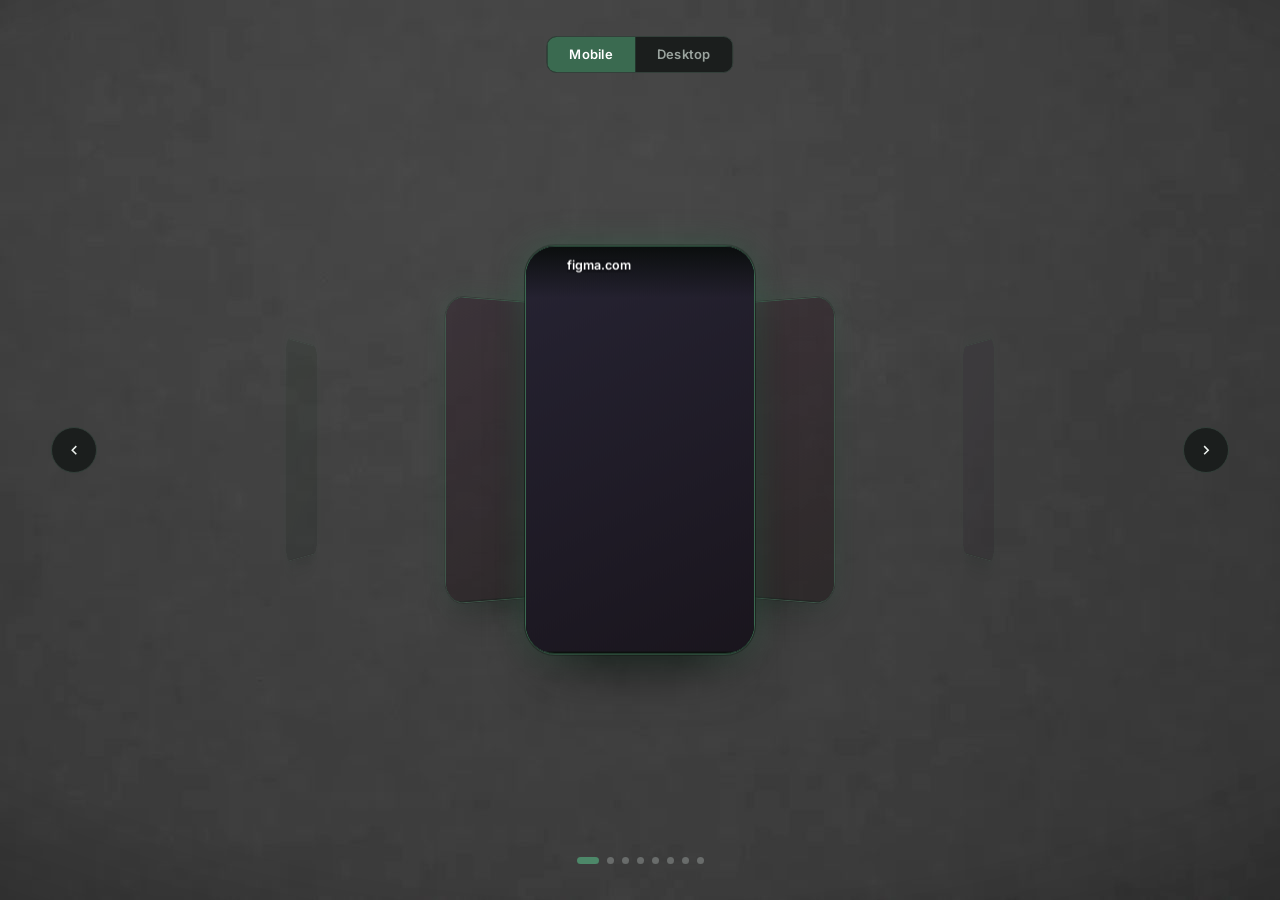
==== commit 0a746f03: "Update print statement from 'Hello' to 'Goodbye'" ====
--- a/TEST.HTML
+++ b/TEST.HTML
@@ -9,171 +9,95 @@
 <link href="https://fonts.googleapis.com/css2?family=Inter:wght@400;500;600&display=swap" rel="stylesheet">
 <style>
   :root{
-    --ink:#eef3ef;--muted:#9aa39e;
-    --emerald:#1c5c43;--emerald-soft:#3f8f6b;--holo:#2fbb84;
-    --glow:rgba(38,150,102,.5);
-    --line:rgba(150,180,165,.14);
+    --green:#3A6A50;--green-2:#4d8869;--ink:#eef3ef;--muted:#9aa39e;
     --sans:'Inter',-apple-system,BlinkMacSystemFont,"Segoe UI",Roboto,sans-serif;
-    --sx:50%;--sy:25.9%;--sw:24.4%;--sh:43.1%;
   }
   *{margin:0;padding:0;box-sizing:border-box}
   html,body{height:100%}
-  /* flat charcoal wallpaper */
-  body{background:#2a2c2b;color:var(--ink);font-family:var(--sans);
-    -webkit-font-smoothing:antialiased;overflow:hidden;user-select:none}
-  body::before{content:"";position:fixed;inset:0;z-index:0;pointer-events:none;opacity:.05;
-    background-image:url("data:image/svg+xml;utf8,<svg xmlns='http://www.w3.org/2000/svg' width='160' height='160'><filter id='n'><feTurbulence type='fractalNoise' baseFrequency='0.8' numOctaves='2'/></filter><rect width='100%25' height='100%25' filter='url(%23n)'/></svg>")}
-  body::after{content:"";position:fixed;inset:0;z-index:0;pointer-events:none;
-    background:radial-gradient(125% 100% at 50% 42%, transparent 52%, rgba(0,0,0,.42) 100%)}
-
-  .scene{position:relative;width:100%;height:100svh;min-height:100vh;overflow:hidden;isolation:isolate}
-
-  .toggle{position:absolute;z-index:9;top:clamp(18px,3.6vh,46px);left:50%;transform:translateX(-50%);
-    display:flex;gap:2px;padding:4px;border-radius:999px;
-    background:rgba(20,24,22,.6);border:1px solid var(--line);backdrop-filter:blur(10px);
-    box-shadow:0 8px 30px rgba(0,0,0,.4)}
+  body{
+    font-family:var(--sans);color:var(--ink);-webkit-font-smoothing:antialiased;overflow:hidden;user-select:none;
+    background:#2a2c2b url("[data-uri]") center/cover no-repeat fixed;
+  }
+  body::after{content:"";position:fixed;inset:0;pointer-events:none;
+    background:radial-gradient(130% 100% at 50% 45%,transparent 55%,rgba(0,0,0,.45) 100%)}
+
+  .scene{position:relative;width:100%;height:100svh;min-height:100vh;overflow:hidden;
+    display:flex;align-items:center;justify-content:center}
+
+  /* flat toggle */
+  .toggle{position:absolute;z-index:9;top:clamp(20px,4vh,48px);left:50%;transform:translateX(-50%);
+    display:flex;background:#1b1e1d;border:1px solid #33403a;border-radius:10px;overflow:hidden}
   .toggle button{appearance:none;border:0;cursor:pointer;color:var(--muted);
-    font:500 13px/1 var(--sans);letter-spacing:.02em;padding:9px 18px;border-radius:999px;
-    background:transparent;transition:color .25s;-webkit-tap-highlight-color:transparent}
-  .toggle button.on{color:#eafff4}
-  .toggle .pill{position:absolute;z-index:-1;top:4px;bottom:4px;border-radius:999px;
-    background:linear-gradient(180deg,#227052,var(--emerald));
-    box-shadow:0 4px 16px var(--glow),inset 0 1px 0 rgba(255,255,255,.14);
-    transition:left .3s cubic-bezier(.6,.05,.2,1),width .3s cubic-bezier(.6,.05,.2,1)}
-
-  .rig{position:absolute;z-index:4;left:50%;bottom:-2vh;transform:translateX(-50%);
-    display:flex;flex-direction:column;align-items:center;max-width:96vw}
-
-  .stage{position:relative;display:flex;flex-direction:column;align-items:center;
-    transition:width .35s cubic-bezier(.6,.05,.2,1);animation:float 6.5s ease-in-out infinite}
-  .stage.mobile{width:clamp(168px,15vw,198px)}
-  .stage.desktop{width:clamp(360px,38vw,520px)}
-  @keyframes float{0%,100%{transform:translateY(0)}50%{transform:translateY(-8px)}}
-
-  .win{position:relative;width:100%;border-radius:14px;overflow:hidden;background:#0c110f;
-    border:1px solid rgba(60,200,145,.42);
-    box-shadow:0 0 0 1px rgba(0,0,0,.35),0 24px 55px -26px rgba(0,0,0,.8),
-      0 0 40px -6px var(--glow),0 0 80px -20px var(--holo);
-    transition:aspect-ratio .35s}
-  .stage.mobile .win{aspect-ratio:9/16;border-radius:24px}
-  .stage.desktop .win{aspect-ratio:16/10}
-
-  .chrome{display:flex;align-items:center;gap:8px;height:32px;padding:0 12px;
-    background:linear-gradient(180deg,#0f1613,#0b120f);border-bottom:1px solid rgba(60,200,145,.16)}
-  .stage.mobile .chrome{display:none}
-  .chrome .dot{width:9px;height:9px;border-radius:50%;background:#25332c}
-  .chrome .bar{flex:1;height:18px;margin-left:6px;border-radius:6px;
-    background:rgba(255,255,255,.03);border:1px solid rgba(60,200,145,.14);
-    display:flex;align-items:center;gap:7px;padding:0 9px;color:#bfeeda;
+    font:600 13px/1 var(--sans);letter-spacing:.02em;padding:11px 22px;background:transparent;
+    transition:background .18s,color .18s;-webkit-tap-highlight-color:transparent}
+  .toggle button.on{background:var(--green);color:#fff}
+
+  /* 3D stage */
+  .stage{position:relative;width:100%;height:100%;perspective:1500px;transform-style:preserve-3d}
+  .card{position:absolute;top:50%;left:50%;will-change:transform,opacity;
+    transition:transform .6s cubic-bezier(.5,.05,.2,1),opacity .5s,width .45s cubic-bezier(.5,.05,.2,1);
+    transform-origin:center center}
+  .frame{position:relative;width:100%;overflow:hidden;background:#0d100e;
+    border:1px solid var(--green);border-radius:16px;
+    box-shadow:0 0 0 1px rgba(0,0,0,.35),0 30px 60px -28px rgba(0,0,0,.85),
+      0 0 34px -4px rgba(58,106,80,.75);transition:aspect-ratio .45s,border-radius .45s}
+  .mode-mobile .frame{aspect-ratio:9/16;border-radius:30px}
+  .mode-desktop .frame{aspect-ratio:16/10}
+
+  .chrome{display:none;align-items:center;gap:8px;height:34px;padding:0 12px;
+    background:#141816;border-bottom:1px solid #2a3630}
+  .mode-desktop .chrome{display:flex}
+  .chrome .d{width:9px;height:9px;border-radius:50%;background:#2a3a32}
+  .chrome .u{flex:1;height:19px;margin-left:6px;border-radius:6px;background:#0e1210;
+    border:1px solid #253029;display:flex;align-items:center;gap:7px;padding:0 9px;color:#bcd8c8;
     font:500 11px/1 var(--sans);overflow:hidden;white-space:nowrap}
-  .chrome .bar img{width:13px;height:13px;border-radius:3px;opacity:0;transition:.4s;flex:0 0 auto}
-  .chrome .bar img.on{opacity:.9}
-
-  /* screenshots: cover + top so the frame is ALWAYS full (no white) */
-  .shot{position:absolute;left:0;right:0;top:0;bottom:0;background:#0c110f;
-    background-repeat:no-repeat;background-position:top center;background-size:cover;
-    opacity:0;transition:opacity .5s}
-  .stage.desktop .shot{top:32px}
+  .chrome .u img{width:13px;height:13px;border-radius:3px;flex:0 0 auto;opacity:0;transition:.4s}
+  .chrome .u img.on{opacity:.9}
+
+  .view{position:relative;width:100%;aspect-ratio:inherit}
+  .shot{position:absolute;inset:0;background:#0d100e center top/cover no-repeat;opacity:0;transition:opacity .45s}
   .shot.on{opacity:1}
-  .load{position:absolute;left:0;right:0;top:0;bottom:0;display:grid;place-items:center;
-    background:#0d1411;color:#4fbf90;z-index:2;transition:opacity .4s}
-  .stage.desktop .load{top:32px}
-  .load.gone{opacity:0;pointer-events:none}
-  .load span{width:26px;height:26px;border:2px solid rgba(79,191,144,.25);border-top-color:#4fbf90;
+  .spin{position:absolute;inset:0;display:grid;place-items:center;background:#0e1310;transition:opacity .35s}
+  .spin.gone{opacity:0;pointer-events:none}
+  .spin i{width:24px;height:24px;border:2px solid rgba(77,136,105,.3);border-top-color:var(--green-2);
     border-radius:50%;animation:spin .8s linear infinite}
   @keyframes spin{to{transform:rotate(360deg)}}
 
-  .mcap{position:absolute;z-index:3;left:0;right:0;top:0;display:none;align-items:center;gap:8px;
-    padding:9px 13px 20px;background:linear-gradient(180deg,rgba(6,12,9,.92),rgba(6,12,9,0))}
-  .stage.mobile .mcap{display:flex}
-  .mcap img{width:19px;height:19px;border-radius:5px;background:#fff;padding:2px;object-fit:contain;opacity:0;transition:.4s;flex:0 0 auto}
+  /* mobile in-frame label */
+  .mcap{position:absolute;left:0;right:0;top:0;z-index:2;display:none;align-items:center;gap:8px;
+    padding:10px 14px 22px;background:linear-gradient(180deg,rgba(8,12,10,.9),transparent)}
+  .mode-mobile .card.active .mcap{display:flex}
+  .mcap img{width:19px;height:19px;border-radius:5px;background:#fff;padding:2px;object-fit:contain;flex:0 0 auto;opacity:0;transition:.4s}
   .mcap img.on{opacity:1}
-  .mcap span{font:600 12.5px/1 var(--sans);color:#eafff4;text-shadow:0 1px 6px rgba(0,0,0,.6);
+  .mcap span{font:600 12.5px/1 var(--sans);color:#fff;text-shadow:0 1px 6px rgba(0,0,0,.6);
     white-space:nowrap;overflow:hidden;text-overflow:ellipsis}
 
-  .win .film{position:absolute;inset:0;z-index:4;pointer-events:none;
-    background:linear-gradient(180deg,rgba(47,187,132,.1),transparent 20%),
-      repeating-linear-gradient(0deg,rgba(90,230,170,.045) 0 1px,transparent 1px 5px);
-    mix-blend-mode:screen}
-  .win .sheen{position:absolute;inset:0;z-index:5;pointer-events:none;
-    background:linear-gradient(115deg,transparent 42%,rgba(160,255,215,.08) 50%,transparent 58%)}
-
-  /* projection cone (wide at preview, narrow at phone) */
-  .beam{position:relative;width:100%;height:clamp(44px,8vh,84px);pointer-events:none;
-    display:flex;justify-content:center}
-  .beam .cone{position:absolute;inset:0;
-    clip-path:polygon(12% 0,88% 0,60% 100%,40% 100%);
-    background:linear-gradient(0deg,rgba(47,187,132,.5),rgba(47,187,132,.04));
-    filter:blur(9px);opacity:.8;animation:flick 3.4s ease-in-out infinite}
-  .beam .core{position:absolute;bottom:0;top:8%;width:2px;
-    background:linear-gradient(0deg,rgba(190,255,230,.9),rgba(47,187,132,0));filter:blur(.6px);opacity:.75}
-  @keyframes flick{0%,100%{opacity:.8}50%{opacity:.6}}
-
-  .device{position:relative;width:clamp(228px,24vw,314px);margin-top:-4px}
-  .device img.hand{display:block;width:100%;height:auto;position:relative;z-index:2;
-    filter:drop-shadow(0 24px 38px rgba(0,0,0,.55))}
-  .screen{position:absolute;z-index:1;left:var(--sx);top:var(--sy);
-    width:var(--sw);height:var(--sh);transform:translate(-50%,-50%);
-    border-radius:9%/4.5%;overflow:hidden;background:#0a0e0c}
-  .screen .pshot{position:absolute;inset:0;background:#0c110f;background-repeat:no-repeat;
-    background-position:top center;background-size:cover;opacity:0;transition:opacity .5s}
-  .screen .pshot.on{opacity:1}
-  .screen::after{content:"";position:absolute;inset:0;
-    background:linear-gradient(150deg,rgba(47,187,132,.26),rgba(0,0,0,.12));mix-blend-mode:screen}
-  .emit{position:absolute;z-index:1;left:var(--sx);top:calc(var(--sy) - var(--sh)/2 - 3%);
-    width:52%;height:22%;transform:translate(-50%,-50%);pointer-events:none;
-    background:radial-gradient(60% 100% at 50% 100%,var(--glow),transparent 72%);filter:blur(11px)}
+  .card:not(.active) .frame{cursor:pointer}
 
   .arrow{position:absolute;z-index:8;top:50%;transform:translateY(-50%);
-    width:44px;height:44px;border-radius:50%;display:grid;place-items:center;cursor:pointer;
-    color:var(--ink);background:rgba(30,34,32,.5);border:1px solid var(--line);
-    backdrop-filter:blur(6px);transition:.2s;-webkit-tap-highlight-color:transparent}
-  .arrow:hover{background:rgba(28,92,67,.4);border-color:rgba(63,143,107,.5)}
-  .arrow svg{width:40%;height:40%;fill:currentColor}
-  .arrow.prev{left:clamp(14px,4vw,54px)}.arrow.next{right:clamp(14px,4vw,54px)}
-  .dots{position:absolute;z-index:8;left:0;right:0;bottom:clamp(16px,3vh,30px);
+    width:46px;height:46px;border-radius:50%;display:grid;place-items:center;cursor:pointer;color:var(--ink);
+    background:#1b1e1d;border:1px solid #33403a;transition:.18s;-webkit-tap-highlight-color:transparent}
+  .arrow:hover{background:var(--green);border-color:var(--green)}
+  .arrow svg{width:42%;height:42%;fill:currentColor}
+  .arrow.prev{left:clamp(14px,4vw,58px)}.arrow.next{right:clamp(14px,4vw,58px)}
+
+  .dots{position:absolute;z-index:8;left:0;right:0;bottom:clamp(20px,4vh,38px);
     display:flex;gap:8px;justify-content:center}
-  .dots i{width:7px;height:7px;border-radius:50%;background:rgba(200,210,205,.28);cursor:pointer;transition:.28s}
-  .dots i.on{background:var(--emerald-soft);width:22px;border-radius:4px}
-
-  @media (max-width:820px){
-    .stage.desktop{width:90vw}
-    .device{width:clamp(210px,66vw,300px)}
-    .arrow.prev{left:8px}.arrow.next{right:8px}
-  }
-  @media (prefers-reduced-motion:reduce){.stage,.beam .cone{animation:none}*{transition:none!important}}
+  .dots i{width:7px;height:7px;border-radius:50%;background:rgba(210,220,215,.3);cursor:pointer;transition:.28s}
+  .dots i.on{background:var(--green-2);width:22px;border-radius:4px}
+
+  @media (max-width:820px){.arrow.prev{left:8px}.arrow.next{right:8px}}
+  @media (prefers-reduced-motion:reduce){.card{transition:opacity .3s}}
 </style>
 </head>
 <body>
-  <main class="scene">
-    <div class="toggle" id="toggle" role="tablist">
-      <span class="pill" id="pill"></span>
-      <button class="on" data-mode="mobile" role="tab">Mobile</button>
-      <button data-mode="desktop" role="tab">Desktop</button>
+  <main class="scene mode-mobile" id="scene">
+    <div class="toggle" id="toggle">
+      <button class="on" data-mode="mobile">Mobile</button>
+      <button data-mode="desktop">Desktop</button>
     </div>
 
-    <div class="rig">
-      <div class="stage mobile" id="stage">
-        <div class="win">
-          <div class="chrome">
-            <span class="dot"></span><span class="dot"></span><span class="dot"></span>
-            <span class="bar"><img id="cfav" alt=""><span id="curl">figma.com</span></span>
-          </div>
-          <div class="mcap"><img id="mfav" alt=""><span id="mname">figma.com</span></div>
-          <div class="shot" id="shot"></div>
-          <div class="load" id="load"><span></span></div>
-          <div class="film"></div><div class="sheen"></div>
-        </div>
-      </div>
-
-      <div class="beam"><span class="cone"></span><span class="core"></span></div>
-
-      <div class="device">
-        <div class="emit"></div>
-        <div class="screen"><div class="pshot" id="pshot"></div></div>
-        <img class="hand" alt="Hand holding a phone" src="[data-uri]">
-      </div>
-    </div>
+    <div class="stage" id="stage"></div>
 
     <div class="arrow prev" id="prev" aria-label="Previous"><svg viewBox="0 0 24 24"><path d="M15.4 7.4 14 6l-6 6 6 6 1.4-1.4L10.8 12z"/></svg></div>
     <div class="arrow next" id="next" aria-label="Next"><svg viewBox="0 0 24 24"><path d="M8.6 7.4 10 6l6 6-6 6-1.4-1.4L13.2 12z"/></svg></div>
@@ -183,54 +107,93 @@
 <script>
 (function(){
   const FALLBACK=["figma.com","apple.com","spotify.com","airbnb.com","stripe.com","notion.so","nike.com","github.com"];
-  const shot=document.getElementById('shot'),pshot=document.getElementById('pshot'),load=document.getElementById('load');
-  const cfav=document.getElementById('cfav'),curl=document.getElementById('curl');
-  const mfav=document.getElementById('mfav'),mname=document.getElementById('mname');
-  const stage=document.getElementById('stage'),dotsWrap=document.getElementById('dots');
-  const toggle=document.getElementById('toggle'),pill=document.getElementById('pill');
-  let sites=[],i=0,timer=null,mode='mobile',token=0;const DUR=4600;
+  const scene=document.getElementById('scene'),stage=document.getElementById('stage');
+  const dotsWrap=document.getElementById('dots'),toggle=document.getElementById('toggle');
+  let sites=[],cards=[],active=0,mode='mobile',timer=null;const DUR=4800;
+  const cache={}; // key mode|domain -> css bg value
+
   const domain=s=>s.replace(/^https?:\/\//,'').replace(/\/.*$/,'').replace(/^www\./,'');
   const favURL=d=>`https://www.google.com/s2/favicons?domain=${d}&sz=128`;
-  // real mobile viewport vs desktop, via thum.io; mShots as backup
   const thumb=(d,m)=> m
-    ? `https://image.thum.io/get/viewport/390x1400/width/820/https://${d}`
+    ? `https://image.thum.io/get/viewport/390x1400/width/800/https://${d}`
     : `https://image.thum.io/get/width/1280/crop/800/https://${d}`;
   const mshots=(d,w)=>`https://s.wordpress.com/mshots/v1/${encodeURIComponent('https://'+d)}?w=${w}`;
-  function tint(d){let h=0;for(const c of d)h=(h*31+c.charCodeAt(0))%360;return `linear-gradient(155deg,hsl(${h} 20% 18%),hsl(${(h+24)%360} 18% 10%))`;}
-  function chain(urls,fb,cb){let k=0;(function next(){if(k>=urls.length){cb(fb,false);return;}
-    const u=urls[k++],im=new Image();im.onload=()=>cb(`url("${u}")`,true);im.onerror=next;im.src=u;})();}
-
-  function paintHero(){const my=++token,d=sites[i],m=mode==='mobile';
-    shot.classList.remove('on');load.classList.remove('gone');
-    chain([thumb(d,m),mshots(d,m?600:1280)],tint(d),(bg)=>{if(my!==token)return;
-      shot.style.backgroundImage=bg;shot.classList.add('on');load.classList.add('gone');});}
-  function paintPhone(){const d=sites[i];pshot.classList.remove('on');
-    chain([thumb(d,true),mshots(d,600)],tint(d),(bg)=>{pshot.style.backgroundImage=bg;pshot.classList.add('on');});}
-
-  function show(idx){i=(idx+sites.length)%sites.length;const d=sites[i];
-    curl.textContent=d;mname.textContent=d;
-    [cfav,mfav].forEach(el=>{el.classList.remove('on');const f=favURL(d),im=new Image();
-      im.onload=()=>{el.src=f;el.classList.add('on');};im.onerror=()=>el.classList.remove('on');im.src=f;});
-    paintHero();paintPhone();
-    [...dotsWrap.children].forEach((n,k)=>n.classList.toggle('on',k===i));}
-  function go(s){show(i+s);restart();}
-  function restart(){clearInterval(timer);timer=setInterval(()=>show(i+1),DUR);}
+  function tint(d){let h=0;for(const c of d)h=(h*31+c.charCodeAt(0))%360;return `linear-gradient(155deg,hsl(${h} 18% 17%),hsl(${(h+22)%360} 16% 10%))`;}
+  function chain(urls,fb,cb){let k=0;(function n(){if(k>=urls.length)return cb(fb,false);
+    const u=urls[k++],im=new Image();im.onload=()=>cb(`url("${u}")`,true);im.onerror=n;im.src=u;})();}
+
+  function cardWidth(){const W=Math.min(window.innerWidth,1200);
+    return mode==='mobile'
+      ? Math.max(168,Math.min(230,W*0.20))
+      : Math.max(340,Math.min(560,W*0.46));}
+
+  function loadShot(c){
+    const d=c.domain,key=mode+'|'+d;
+    if(cache[key]){c.shot.style.backgroundImage=cache[key];c.shot.classList.add('on');c.spin.classList.add('gone');return;}
+    c.shot.classList.remove('on');c.spin.classList.remove('gone');
+    chain([thumb(d,mode==='mobile'),mshots(d,mode==='mobile'?600:1280)],tint(d),(bg)=>{
+      cache[key]=bg;c.shot.style.backgroundImage=bg;c.shot.classList.add('on');c.spin.classList.add('gone');});
+  }
+
+  function place(){
+    const w=cardWidth();
+    cards.forEach((c,idx)=>{
+      let off=idx-active;const n=sites.length;
+      if(off> n/2)off-=n; if(off< -n/2)off+=n;   // wrap to nearest
+      const a=Math.abs(off);
+      c.el.style.width=w+'px';
+      c.el.classList.toggle('active',off===0);
+      let tx,tz,ry,sc,op,zi;
+      if(off===0){tx=0;tz=0;ry=0;sc=1;op=1;zi=50;}
+      else if(a===1){tx=off*62;tz=-230;ry=-off*40;sc=.84;op=.55;zi=40;}
+      else if(a===2){tx=off*95;tz=-440;ry=-off*44;sc=.68;op=.2;zi=30;}
+      else{tx=off*120;tz=-560;ry=-off*46;sc=.6;op=0;zi=10;}
+      c.el.style.zIndex=zi;c.el.style.opacity=op;c.el.style.pointerEvents=op<.15?'none':'auto';
+      c.el.style.transform=`translate(-50%,-50%) translateX(${tx}%) translateZ(${tz}px) rotateY(${ry}deg) scale(${sc})`;
+      if(a<=2)loadShot(c);
+    });
+    [...dotsWrap.children].forEach((n,k)=>n.classList.toggle('on',k===active));
+  }
+
+  function go(step){active=(active+step+sites.length)%sites.length;place();restart();}
+  function to(i){active=(i+sites.length)%sites.length;place();restart();}
+  function restart(){clearInterval(timer);timer=setInterval(()=>go(1),DUR);}
+
   function setMode(m){if(m===mode)return;mode=m;
-    stage.classList.toggle('mobile',m==='mobile');stage.classList.toggle('desktop',m==='desktop');
+    scene.classList.toggle('mode-mobile',m==='mobile');scene.classList.toggle('mode-desktop',m==='desktop');
     [...toggle.querySelectorAll('button')].forEach(b=>b.classList.toggle('on',b.dataset.mode===m));
-    movePill();paintHero();}
-  function movePill(){const b=toggle.querySelector('button.on');pill.style.left=b.offsetLeft+'px';pill.style.width=b.offsetWidth+'px';}
+    place();}
   toggle.addEventListener('click',e=>{const b=e.target.closest('button');if(b)setMode(b.dataset.mode);});
-  function build(){dotsWrap.innerHTML='';sites.forEach((_,k)=>{const b=document.createElement('i');b.onclick=()=>{show(k);restart();};dotsWrap.appendChild(b);});movePill();show(0);restart();}
+
+  function build(){
+    stage.innerHTML='';cards=[];dotsWrap.innerHTML='';
+    sites.forEach((d,idx)=>{
+      const el=document.createElement('div');el.className='card';
+      el.innerHTML=`<div class="frame">
+        <div class="chrome"><span class="d"></span><span class="d"></span><span class="d"></span>
+          <span class="u"><img alt=""><span class="cu">${d}</span></span></div>
+        <div class="view">
+          <div class="mcap"><img alt=""><span>${d}</span></div>
+          <div class="shot"></div><div class="spin"><i></i></div>
+        </div></div>`;
+      const c={el,domain:d,shot:el.querySelector('.shot'),spin:el.querySelector('.spin'),
+        favs:el.querySelectorAll('img')};
+      // favicons
+      c.favs.forEach(im=>{const f=favURL(d),t=new Image();t.onload=()=>{im.src=f;im.classList.add('on');};t.src=f;});
+      el.querySelector('.frame').addEventListener('click',()=>{if(idx!==active)to(idx);});
+      stage.appendChild(el);cards.push(c);
+      const dot=document.createElement('i');dot.onclick=()=>to(idx);dotsWrap.appendChild(dot);
+    });
+    place();restart();
+  }
+
   document.getElementById('prev').onclick=()=>go(-1);
   document.getElementById('next').onclick=()=>go(1);
   document.addEventListener('keydown',e=>{if(e.key==='ArrowLeft')go(-1);if(e.key==='ArrowRight')go(1);});
-  let sx=null;const sc=document.querySelector('.scene');
-  sc.addEventListener('pointerdown',e=>sx=e.clientX);
-  sc.addEventListener('pointerup',e=>{if(sx==null)return;const dx=e.clientX-sx;if(Math.abs(dx)>45)go(dx<0?1:-1);sx=null;});
-  window.addEventListener('resize',movePill);
-  if(document.fonts&&document.fonts.ready)document.fonts.ready.then(movePill);
-  setTimeout(movePill,400);
+  let sx=null;scene.addEventListener('pointerdown',e=>sx=e.clientX);
+  scene.addEventListener('pointerup',e=>{if(sx==null)return;const dx=e.clientX-sx;if(Math.abs(dx)>45)go(dx<0?1:-1);sx=null;});
+  window.addEventListener('resize',place);
+
   fetch('clientsites.txt').then(r=>{if(!r.ok)throw 0;return r.text()})
     .then(t=>{const l=t.split(/\r?\n/).map(s=>s.trim()).filter(s=>s&&!s.startsWith('#')).map(domain);sites=l.length?l:FALLBACK;build();})
     .catch(()=>{sites=FALLBACK;build();});
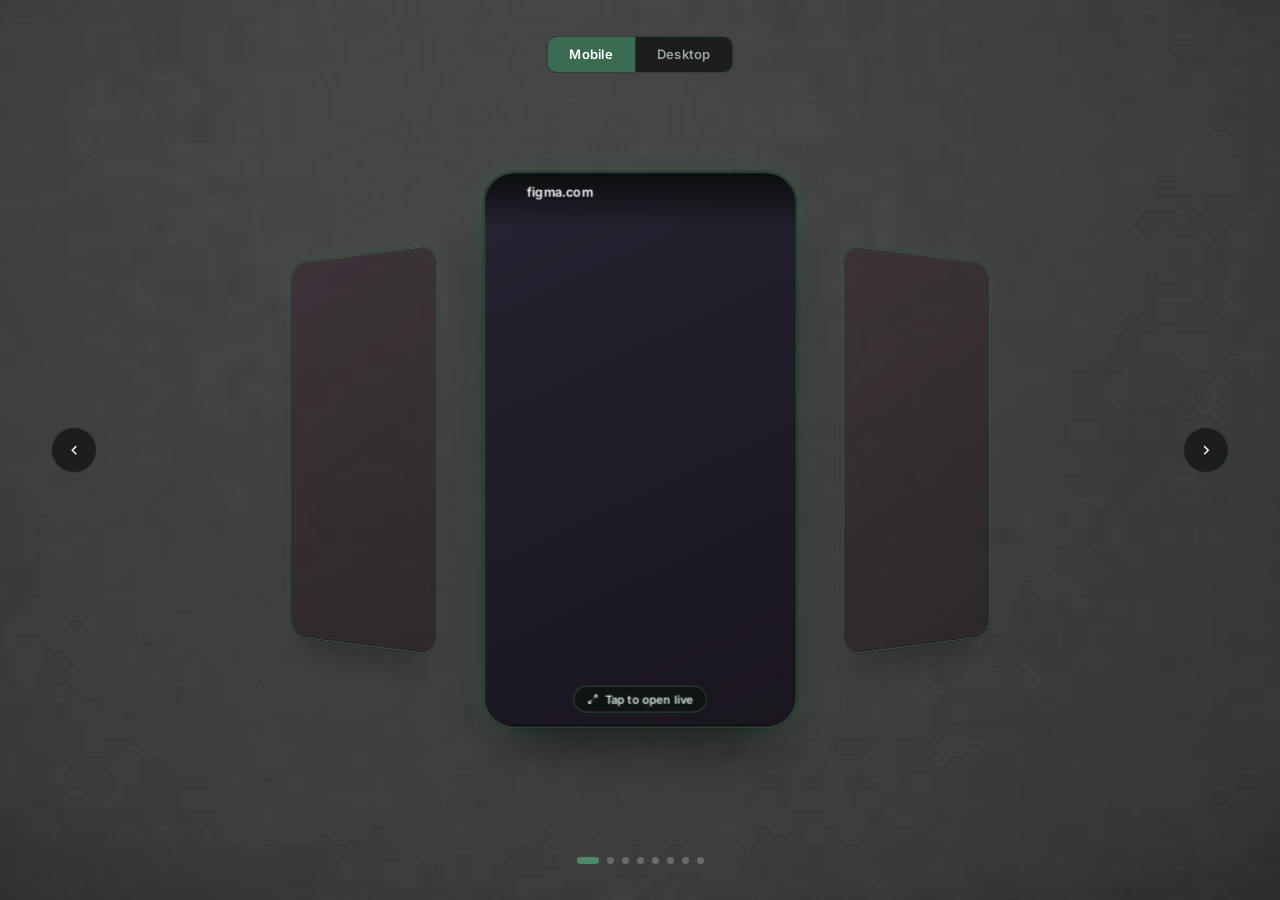
==== commit 5fb5e6f3: "Update TEST.HTML" ====
--- a/TEST.HTML
+++ b/TEST.HTML
@@ -8,49 +8,37 @@
 <link rel="preconnect" href="https://fonts.gstatic.com" crossorigin>
 <link href="https://fonts.googleapis.com/css2?family=Inter:wght@400;500;600&display=swap" rel="stylesheet">
 <style>
-  :root{
-    --green:#3A6A50;--green-2:#4d8869;--ink:#eef3ef;--muted:#9aa39e;
-    --sans:'Inter',-apple-system,BlinkMacSystemFont,"Segoe UI",Roboto,sans-serif;
-  }
+  :root{--green:#3A6A50;--green-2:#4d8869;--ink:#eef3ef;--muted:#9aa39e;
+    --sans:'Inter',-apple-system,BlinkMacSystemFont,"Segoe UI",Roboto,sans-serif}
   *{margin:0;padding:0;box-sizing:border-box}
   html,body{height:100%}
-  body{
-    font-family:var(--sans);color:var(--ink);-webkit-font-smoothing:antialiased;overflow:hidden;user-select:none;
-    background:#2a2c2b url("[data-uri]") center/cover no-repeat fixed;
-  }
+  body{font-family:var(--sans);color:var(--ink);-webkit-font-smoothing:antialiased;overflow:hidden;user-select:none;
+    background:#2a2c2b url("[data-uri]") center/cover no-repeat fixed}
   body::after{content:"";position:fixed;inset:0;pointer-events:none;
     background:radial-gradient(130% 100% at 50% 45%,transparent 55%,rgba(0,0,0,.45) 100%)}
 
-  .scene{position:relative;width:100%;height:100svh;min-height:100vh;overflow:hidden;
-    display:flex;align-items:center;justify-content:center}
-
-  /* flat toggle */
+  .scene{position:relative;width:100%;height:100svh;min-height:100vh;overflow:hidden;display:flex;align-items:center;justify-content:center}
+
   .toggle{position:absolute;z-index:9;top:clamp(20px,4vh,48px);left:50%;transform:translateX(-50%);
     display:flex;background:#1b1e1d;border:1px solid #33403a;border-radius:10px;overflow:hidden}
-  .toggle button{appearance:none;border:0;cursor:pointer;color:var(--muted);
-    font:600 13px/1 var(--sans);letter-spacing:.02em;padding:11px 22px;background:transparent;
-    transition:background .18s,color .18s;-webkit-tap-highlight-color:transparent}
+  .toggle button{appearance:none;border:0;cursor:pointer;color:var(--muted);font:600 13px/1 var(--sans);
+    letter-spacing:.02em;padding:11px 22px;background:transparent;transition:background .18s,color .18s;-webkit-tap-highlight-color:transparent}
   .toggle button.on{background:var(--green);color:#fff}
 
-  /* 3D stage */
-  .stage{position:relative;width:100%;height:100%;perspective:1500px;transform-style:preserve-3d}
-  .card{position:absolute;top:50%;left:50%;will-change:transform,opacity;
-    transition:transform .6s cubic-bezier(.5,.05,.2,1),opacity .5s,width .45s cubic-bezier(.5,.05,.2,1);
-    transform-origin:center center}
-  .frame{position:relative;width:100%;overflow:hidden;background:#0d100e;
-    border:1px solid var(--green);border-radius:16px;
-    box-shadow:0 0 0 1px rgba(0,0,0,.35),0 30px 60px -28px rgba(0,0,0,.85),
-      0 0 34px -4px rgba(58,106,80,.75);transition:aspect-ratio .45s,border-radius .45s}
+  .stage{position:relative;width:100%;height:100%;perspective:1400px;transform-style:preserve-3d}
+  .card{position:absolute;top:50%;left:50%;will-change:transform,opacity;transform-style:preserve-3d;
+    transition:transform .6s cubic-bezier(.4,.05,.2,1),opacity .55s ease,width .4s cubic-bezier(.4,.05,.2,1);transform-origin:center}
+  .frame{position:relative;width:100%;overflow:hidden;background:#0d100e;border:1px solid var(--green);border-radius:16px;
+    box-shadow:0 0 0 1px rgba(0,0,0,.35),0 30px 60px -28px rgba(0,0,0,.85),0 0 34px -4px rgba(58,106,80,.75);
+    transition:aspect-ratio .4s,border-radius .4s}
   .mode-mobile .frame{aspect-ratio:9/16;border-radius:30px}
   .mode-desktop .frame{aspect-ratio:16/10}
 
-  .chrome{display:none;align-items:center;gap:8px;height:34px;padding:0 12px;
-    background:#141816;border-bottom:1px solid #2a3630}
+  .chrome{display:none;align-items:center;gap:8px;height:34px;padding:0 12px;background:#141816;border-bottom:1px solid #2a3630}
   .mode-desktop .chrome{display:flex}
   .chrome .d{width:9px;height:9px;border-radius:50%;background:#2a3a32}
-  .chrome .u{flex:1;height:19px;margin-left:6px;border-radius:6px;background:#0e1210;
-    border:1px solid #253029;display:flex;align-items:center;gap:7px;padding:0 9px;color:#bcd8c8;
-    font:500 11px/1 var(--sans);overflow:hidden;white-space:nowrap}
+  .chrome .u{flex:1;height:19px;margin-left:6px;border-radius:6px;background:#0e1210;border:1px solid #253029;
+    display:flex;align-items:center;gap:7px;padding:0 9px;color:#bcd8c8;font:500 11px/1 var(--sans);overflow:hidden;white-space:nowrap}
   .chrome .u img{width:13px;height:13px;border-radius:3px;flex:0 0 auto;opacity:0;transition:.4s}
   .chrome .u img.on{opacity:.9}
 
@@ -59,35 +47,62 @@
   .shot.on{opacity:1}
   .spin{position:absolute;inset:0;display:grid;place-items:center;background:#0e1310;transition:opacity .35s}
   .spin.gone{opacity:0;pointer-events:none}
-  .spin i{width:24px;height:24px;border:2px solid rgba(77,136,105,.3);border-top-color:var(--green-2);
-    border-radius:50%;animation:spin .8s linear infinite}
+  .spin i{width:24px;height:24px;border:2px solid rgba(77,136,105,.3);border-top-color:var(--green-2);border-radius:50%;animation:spin .8s linear infinite}
   @keyframes spin{to{transform:rotate(360deg)}}
 
-  /* mobile in-frame label */
   .mcap{position:absolute;left:0;right:0;top:0;z-index:2;display:none;align-items:center;gap:8px;
     padding:10px 14px 22px;background:linear-gradient(180deg,rgba(8,12,10,.9),transparent)}
   .mode-mobile .card.active .mcap{display:flex}
   .mcap img{width:19px;height:19px;border-radius:5px;background:#fff;padding:2px;object-fit:contain;flex:0 0 auto;opacity:0;transition:.4s}
   .mcap img.on{opacity:1}
-  .mcap span{font:600 12.5px/1 var(--sans);color:#fff;text-shadow:0 1px 6px rgba(0,0,0,.6);
-    white-space:nowrap;overflow:hidden;text-overflow:ellipsis}
-
+  .mcap span{font:600 12.5px/1 var(--sans);color:#fff;text-shadow:0 1px 6px rgba(0,0,0,.6);white-space:nowrap;overflow:hidden;text-overflow:ellipsis}
+
+  .card.active .frame{cursor:zoom-in}
   .card:not(.active) .frame{cursor:pointer}
-
-  .arrow{position:absolute;z-index:8;top:50%;transform:translateY(-50%);
-    width:46px;height:46px;border-radius:50%;display:grid;place-items:center;cursor:pointer;color:var(--ink);
-    background:#1b1e1d;border:1px solid #33403a;transition:.18s;-webkit-tap-highlight-color:transparent}
+  /* tap hint on the active card */
+  .hint{position:absolute;z-index:3;left:50%;bottom:12px;transform:translateX(-50%);display:none;align-items:center;gap:6px;
+    padding:6px 12px;border-radius:999px;background:rgba(12,18,14,.72);border:1px solid rgba(77,136,105,.5);
+    color:#dff1e7;font:600 11px/1 var(--sans);white-space:nowrap;backdrop-filter:blur(4px)}
+  .card.active .hint{display:flex}
+  .hint svg{width:12px;height:12px;fill:currentColor}
+
+  .arrow{position:absolute;z-index:8;top:50%;transform:translateY(-50%);width:46px;height:46px;border-radius:50%;
+    display:grid;place-items:center;cursor:pointer;color:var(--ink);background:#1b1e1d;border:1px solid #33403a;transition:.18s;-webkit-tap-highlight-color:transparent}
   .arrow:hover{background:var(--green);border-color:var(--green)}
   .arrow svg{width:42%;height:42%;fill:currentColor}
   .arrow.prev{left:clamp(14px,4vw,58px)}.arrow.next{right:clamp(14px,4vw,58px)}
 
-  .dots{position:absolute;z-index:8;left:0;right:0;bottom:clamp(20px,4vh,38px);
-    display:flex;gap:8px;justify-content:center}
+  .dots{position:absolute;z-index:8;left:0;right:0;bottom:clamp(20px,4vh,38px);display:flex;gap:8px;justify-content:center}
   .dots i{width:7px;height:7px;border-radius:50%;background:rgba(210,220,215,.3);cursor:pointer;transition:.28s}
   .dots i.on{background:var(--green-2);width:22px;border-radius:4px}
 
+  /* ---- lightbox: live interactive iframe ---- */
+  .lb{position:fixed;inset:0;z-index:50;display:none;align-items:center;justify-content:center;padding:24px}
+  .lb.open{display:flex}
+  .lb-back{position:absolute;inset:0;background:rgba(6,9,7,.72);backdrop-filter:blur(6px);animation:fade .25s ease}
+  @keyframes fade{from{opacity:0}to{opacity:1}}
+  .lb-box{position:relative;z-index:1;background:#0d100e;border:1px solid var(--green);overflow:hidden;
+    box-shadow:0 40px 90px -30px rgba(0,0,0,.9),0 0 40px -6px rgba(58,106,80,.7);
+    display:flex;flex-direction:column;animation:pop .28s cubic-bezier(.3,.7,.2,1)}
+  @keyframes pop{from{transform:scale(.94);opacity:.4}to{transform:scale(1);opacity:1}}
+  .lb.m .lb-box{width:min(392px,94vw);height:min(94vh,820px);border-radius:26px}
+  .lb.d .lb-box{width:min(1200px,94vw);height:min(88vh,820px);border-radius:14px}
+  .lb-bar{display:flex;align-items:center;gap:9px;height:44px;padding:0 12px;background:#141816;border-bottom:1px solid #2a3630;flex:0 0 auto}
+  .lb-bar img{width:16px;height:16px;border-radius:4px}
+  .lb-bar b{font:600 13px/1 var(--sans);color:#eafff4}
+  .lb-bar .sp{flex:1}
+  .lb-bar a,.lb-bar button{appearance:none;border:1px solid #2f4a3c;background:#12201a;color:#cfeadd;cursor:pointer;
+    font:600 12px/1 var(--sans);padding:8px 12px;border-radius:8px;text-decoration:none;display:inline-flex;align-items:center;gap:6px}
+  .lb-bar a:hover,.lb-bar button:hover{background:var(--green);color:#fff;border-color:var(--green)}
+  .lb-bar svg{width:13px;height:13px;fill:currentColor}
+  .lb-frame{position:relative;flex:1;background:#fff}
+  .lb-frame iframe{position:absolute;inset:0;width:100%;height:100%;border:0}
+  .lb-note{position:absolute;inset:0;display:none;flex-direction:column;gap:10px;align-items:center;justify-content:center;
+    text-align:center;padding:24px;background:#0e1310;color:#9fb6aa;font:500 13px/1.5 var(--sans)}
+  .lb-note.show{display:flex}
+  .lb-note a{color:#8fe0b6}
+
   @media (max-width:820px){.arrow.prev{left:8px}.arrow.next{right:8px}}
-  @media (prefers-reduced-motion:reduce){.card{transition:opacity .3s}}
 </style>
 </head>
 <body>
@@ -96,59 +111,69 @@
       <button class="on" data-mode="mobile">Mobile</button>
       <button data-mode="desktop">Desktop</button>
     </div>
-
     <div class="stage" id="stage"></div>
-
     <div class="arrow prev" id="prev" aria-label="Previous"><svg viewBox="0 0 24 24"><path d="M15.4 7.4 14 6l-6 6 6 6 1.4-1.4L10.8 12z"/></svg></div>
     <div class="arrow next" id="next" aria-label="Next"><svg viewBox="0 0 24 24"><path d="M8.6 7.4 10 6l6 6-6 6-1.4-1.4L13.2 12z"/></svg></div>
     <div class="dots" id="dots"></div>
   </main>
+
+  <div class="lb" id="lb">
+    <div class="lb-back" id="lbBack"></div>
+    <div class="lb-box">
+      <div class="lb-bar"><img id="lbFav" alt=""><b id="lbDom"></b><span class="sp"></span>
+        <a id="lbOpen" target="_blank" rel="noopener"><svg viewBox="0 0 24 24"><path d="M14 3v2h3.6l-9.3 9.3 1.4 1.4L19 6.4V10h2V3zM5 5h5V3H3v18h18v-7h-2v5H5z"/></svg>Open</a>
+        <button id="lbClose"><svg viewBox="0 0 24 24"><path d="M18.3 5.7 12 12l6.3 6.3-1.4 1.4L10.6 13.4 4.3 19.7 2.9 18.3 9.2 12 2.9 5.7 4.3 4.3l6.3 6.3 6.3-6.3z"/></svg>Close</button>
+      </div>
+      <div class="lb-frame">
+        <iframe id="lbFrame" title="Live site" sandbox="allow-scripts allow-same-origin allow-forms allow-popups allow-popups-to-escape-sandbox"></iframe>
+        <div class="lb-note" id="lbNote">This site blocks being embedded.<br><a id="lbNoteLink" target="_blank" rel="noopener">Open it in a new tab →</a></div>
+      </div>
+    </div>
+  </div>
 
 <script>
 (function(){
   const FALLBACK=["figma.com","apple.com","spotify.com","airbnb.com","stripe.com","notion.so","nike.com","github.com"];
   const scene=document.getElementById('scene'),stage=document.getElementById('stage');
   const dotsWrap=document.getElementById('dots'),toggle=document.getElementById('toggle');
-  let sites=[],cards=[],active=0,mode='mobile',timer=null;const DUR=4800;
-  const cache={}; // key mode|domain -> css bg value
-
+  const lb=document.getElementById('lb'),lbFrame=document.getElementById('lbFrame'),lbNote=document.getElementById('lbNote');
+  const lbDom=document.getElementById('lbDom'),lbFav=document.getElementById('lbFav'),lbOpen=document.getElementById('lbOpen'),lbNoteLink=document.getElementById('lbNoteLink');
+  let sites=[],cards=[],active=0,mode='mobile',timer=null,noteTimer=null;const DUR=5000;
+  const cache={};
   const domain=s=>s.replace(/^https?:\/\//,'').replace(/\/.*$/,'').replace(/^www\./,'');
   const favURL=d=>`https://www.google.com/s2/favicons?domain=${d}&sz=128`;
-  const thumb=(d,m)=> m
-    ? `https://image.thum.io/get/viewport/390x1400/width/800/https://${d}`
-    : `https://image.thum.io/get/width/1280/crop/800/https://${d}`;
+  const thumb=(d,m)=> m?`https://image.thum.io/get/viewport/390x1400/width/800/https://${d}`:`https://image.thum.io/get/width/1280/crop/800/https://${d}`;
   const mshots=(d,w)=>`https://s.wordpress.com/mshots/v1/${encodeURIComponent('https://'+d)}?w=${w}`;
   function tint(d){let h=0;for(const c of d)h=(h*31+c.charCodeAt(0))%360;return `linear-gradient(155deg,hsl(${h} 18% 17%),hsl(${(h+22)%360} 16% 10%))`;}
   function chain(urls,fb,cb){let k=0;(function n(){if(k>=urls.length)return cb(fb,false);
     const u=urls[k++],im=new Image();im.onload=()=>cb(`url("${u}")`,true);im.onerror=n;im.src=u;})();}
 
-  function cardWidth(){const W=Math.min(window.innerWidth,1200);
-    return mode==='mobile'
-      ? Math.max(168,Math.min(230,W*0.20))
-      : Math.max(340,Math.min(560,W*0.46));}
-
-  function loadShot(c){
-    const d=c.domain,key=mode+'|'+d;
+  // viewport-driven sizing -> identical proportions at any window size / zoom level
+  function cardWidth(){const vw=window.innerWidth,vh=window.innerHeight;
+    if(mode==='mobile'){let w=Math.min(vh*0.60*9/16, vw*0.40);return Math.max(150,w);}
+    let w=Math.min(vw*0.46, vh*0.66*16/10);return Math.max(320,w);}
+
+  function loadShot(c){const d=c.domain,key=mode+'|'+d;
     if(cache[key]){c.shot.style.backgroundImage=cache[key];c.shot.classList.add('on');c.spin.classList.add('gone');return;}
     c.shot.classList.remove('on');c.spin.classList.remove('gone');
     chain([thumb(d,mode==='mobile'),mshots(d,mode==='mobile'?600:1280)],tint(d),(bg)=>{
-      cache[key]=bg;c.shot.style.backgroundImage=bg;c.shot.classList.add('on');c.spin.classList.add('gone');});
-  }
+      cache[key]=bg;c.shot.style.backgroundImage=bg;c.shot.classList.add('on');c.spin.classList.add('gone');});}
 
   function place(){
     const w=cardWidth();
+    const spread = mode==='mobile'?102:78;   // 3 visible: side distance (% of card width)
+    const rot    = mode==='mobile'?38:44;     // outward tilt
     cards.forEach((c,idx)=>{
       let off=idx-active;const n=sites.length;
-      if(off> n/2)off-=n; if(off< -n/2)off+=n;   // wrap to nearest
+      if(off> n/2)off-=n; if(off< -n/2)off+=n;
       const a=Math.abs(off);
       c.el.style.width=w+'px';
       c.el.classList.toggle('active',off===0);
       let tx,tz,ry,sc,op,zi;
-      if(off===0){tx=0;tz=0;ry=0;sc=1;op=1;zi=50;}
-      else if(a===1){tx=off*62;tz=-230;ry=-off*40;sc=.84;op=.55;zi=40;}
-      else if(a===2){tx=off*95;tz=-440;ry=-off*44;sc=.68;op=.2;zi=30;}
-      else{tx=off*120;tz=-560;ry=-off*46;sc=.6;op=0;zi=10;}
-      c.el.style.zIndex=zi;c.el.style.opacity=op;c.el.style.pointerEvents=op<.15?'none':'auto';
+      if(off===0){tx=0;tz=40;ry=0;sc=1;op=1;zi=3;}
+      else if(a===1){tx=off*spread;tz=-150;ry=off*rot;sc=.8;op=.55;zi=2;}          // outward
+      else{tx=off*175;tz=-620;ry=off*(rot+8);sc=.5;op=0;zi=1;}                     // staged FAR off-screen -> real slide-in, invisible at rest
+      c.el.style.zIndex=zi;c.el.style.opacity=op;c.el.style.pointerEvents=op<.2?'none':'auto';
       c.el.style.transform=`translate(-50%,-50%) translateX(${tx}%) translateZ(${tz}px) rotateY(${ry}deg) scale(${sc})`;
       if(a<=2)loadShot(c);
     });
@@ -157,13 +182,28 @@
 
   function go(step){active=(active+step+sites.length)%sites.length;place();restart();}
   function to(i){active=(i+sites.length)%sites.length;place();restart();}
-  function restart(){clearInterval(timer);timer=setInterval(()=>go(1),DUR);}
-
+  function restart(){clearInterval(timer);if(!lb.classList.contains('open'))timer=setInterval(()=>go(1),DUR);}
   function setMode(m){if(m===mode)return;mode=m;
     scene.classList.toggle('mode-mobile',m==='mobile');scene.classList.toggle('mode-desktop',m==='desktop');
-    [...toggle.querySelectorAll('button')].forEach(b=>b.classList.toggle('on',b.dataset.mode===m));
-    place();}
+    [...toggle.querySelectorAll('button')].forEach(b=>b.classList.toggle('on',b.dataset.mode===m));place();}
   toggle.addEventListener('click',e=>{const b=e.target.closest('button');if(b)setMode(b.dataset.mode);});
+
+  function openLB(d){
+    clearInterval(timer);
+    lb.classList.remove('m','d');lb.classList.add(mode==='mobile'?'m':'d','open');
+    lbDom.textContent=d;lbFav.src=favURL(d);lbOpen.href='https://'+d;lbNoteLink.href='https://'+d;
+    lbNote.classList.remove('show');
+    lbFrame.src='https://'+d;
+    // if it can't be framed, the load event usually won't fire cross-origin refusals reliably; show fallback after a beat
+    clearTimeout(noteTimer);
+    noteTimer=setTimeout(()=>{try{ if(!lbFrame.contentWindow||lbFrame.contentWindow.length===undefined){} }catch(e){} },0);
+    // heuristic fallback: reveal "open in tab" note if nothing paints in 3.5s
+    let painted=false;lbFrame.onload=()=>{painted=true;};
+    setTimeout(()=>{if(!painted)lbNote.classList.add('show');},3500);
+  }
+  function closeLB(){lb.classList.remove('open');lbFrame.src='about:blank';restart();}
+  document.getElementById('lbBack').onclick=closeLB;
+  document.getElementById('lbClose').onclick=closeLB;
 
   function build(){
     stage.innerHTML='';cards=[];dotsWrap.innerHTML='';
@@ -171,16 +211,14 @@
       const el=document.createElement('div');el.className='card';
       el.innerHTML=`<div class="frame">
         <div class="chrome"><span class="d"></span><span class="d"></span><span class="d"></span>
-          <span class="u"><img alt=""><span class="cu">${d}</span></span></div>
-        <div class="view">
-          <div class="mcap"><img alt=""><span>${d}</span></div>
+          <span class="u"><img alt=""><span>${d}</span></span></div>
+        <div class="view"><div class="mcap"><img alt=""><span>${d}</span></div>
           <div class="shot"></div><div class="spin"><i></i></div>
+          <div class="hint"><svg viewBox="0 0 24 24"><path d="M15 3h6v6h-2V6.4l-4.3 4.3-1.4-1.4L17.6 5H15zM9 21H3v-6h2v2.6l4.3-4.3 1.4 1.4L6.4 19H9z"/></svg>Tap to open live</div>
         </div></div>`;
-      const c={el,domain:d,shot:el.querySelector('.shot'),spin:el.querySelector('.spin'),
-        favs:el.querySelectorAll('img')};
-      // favicons
-      c.favs.forEach(im=>{const f=favURL(d),t=new Image();t.onload=()=>{im.src=f;im.classList.add('on');};t.src=f;});
-      el.querySelector('.frame').addEventListener('click',()=>{if(idx!==active)to(idx);});
+      const c={el,domain:d,shot:el.querySelector('.shot'),spin:el.querySelector('.spin')};
+      el.querySelectorAll('.chrome img,.mcap img').forEach(im=>{const f=favURL(d),t=new Image();t.onload=()=>{im.src=f;im.classList.add('on');};t.src=f;});
+      el.querySelector('.frame').addEventListener('click',()=>{ idx===active?openLB(d):to(idx); });
       stage.appendChild(el);cards.push(c);
       const dot=document.createElement('i');dot.onclick=()=>to(idx);dotsWrap.appendChild(dot);
     });
@@ -189,7 +227,10 @@
 
   document.getElementById('prev').onclick=()=>go(-1);
   document.getElementById('next').onclick=()=>go(1);
-  document.addEventListener('keydown',e=>{if(e.key==='ArrowLeft')go(-1);if(e.key==='ArrowRight')go(1);});
+  document.addEventListener('keydown',e=>{
+    if(e.key==='Escape'&&lb.classList.contains('open'))return closeLB();
+    if(lb.classList.contains('open'))return;
+    if(e.key==='ArrowLeft')go(-1);if(e.key==='ArrowRight')go(1);});
   let sx=null;scene.addEventListener('pointerdown',e=>sx=e.clientX);
   scene.addEventListener('pointerup',e=>{if(sx==null)return;const dx=e.clientX-sx;if(Math.abs(dx)>45)go(dx<0?1:-1);sx=null;});
   window.addEventListener('resize',place);
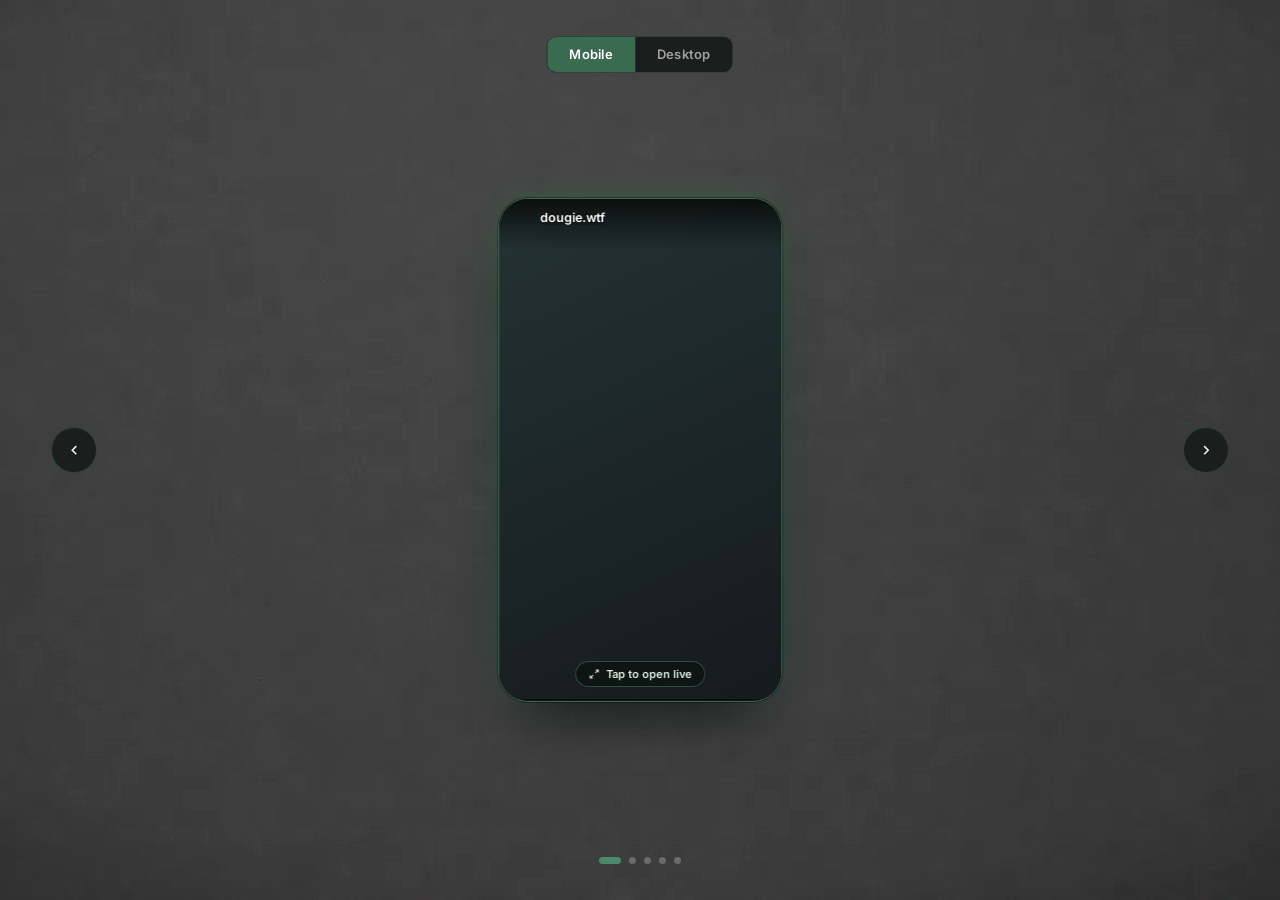
==== commit 9f2d24fb: "Update TEST.HTML" ====
--- a/TEST.HTML
+++ b/TEST.HTML
@@ -25,12 +25,12 @@
     letter-spacing:.02em;padding:11px 22px;background:transparent;transition:background .18s,color .18s;-webkit-tap-highlight-color:transparent}
   .toggle button.on{background:var(--green);color:#fff}
 
-  .stage{position:relative;width:100%;height:100%;perspective:1400px;transform-style:preserve-3d}
+  .stage{position:relative;width:100%;height:100%;perspective:1600px;transform-style:preserve-3d}
   .card{position:absolute;top:50%;left:50%;will-change:transform,opacity;transform-style:preserve-3d;
-    transition:transform .6s cubic-bezier(.4,.05,.2,1),opacity .55s ease,width .4s cubic-bezier(.4,.05,.2,1);transform-origin:center}
+    transition:transform .6s cubic-bezier(.33,.02,.2,1),opacity .5s ease,width .35s;transform-origin:center;backface-visibility:hidden}
   .frame{position:relative;width:100%;overflow:hidden;background:#0d100e;border:1px solid var(--green);border-radius:16px;
     box-shadow:0 0 0 1px rgba(0,0,0,.35),0 30px 60px -28px rgba(0,0,0,.85),0 0 34px -4px rgba(58,106,80,.75);
-    transition:aspect-ratio .4s,border-radius .4s}
+    transition:aspect-ratio .35s,border-radius .35s}
   .mode-mobile .frame{aspect-ratio:9/16;border-radius:30px}
   .mode-desktop .frame{aspect-ratio:16/10}
 
@@ -59,7 +59,6 @@
 
   .card.active .frame{cursor:zoom-in}
   .card:not(.active) .frame{cursor:pointer}
-  /* tap hint on the active card */
   .hint{position:absolute;z-index:3;left:50%;bottom:12px;transform:translateX(-50%);display:none;align-items:center;gap:6px;
     padding:6px 12px;border-radius:999px;background:rgba(12,18,14,.72);border:1px solid rgba(77,136,105,.5);
     color:#dff1e7;font:600 11px/1 var(--sans);white-space:nowrap;backdrop-filter:blur(4px)}
@@ -76,14 +75,12 @@
   .dots i{width:7px;height:7px;border-radius:50%;background:rgba(210,220,215,.3);cursor:pointer;transition:.28s}
   .dots i.on{background:var(--green-2);width:22px;border-radius:4px}
 
-  /* ---- lightbox: live interactive iframe ---- */
   .lb{position:fixed;inset:0;z-index:50;display:none;align-items:center;justify-content:center;padding:24px}
   .lb.open{display:flex}
   .lb-back{position:absolute;inset:0;background:rgba(6,9,7,.72);backdrop-filter:blur(6px);animation:fade .25s ease}
   @keyframes fade{from{opacity:0}to{opacity:1}}
   .lb-box{position:relative;z-index:1;background:#0d100e;border:1px solid var(--green);overflow:hidden;
-    box-shadow:0 40px 90px -30px rgba(0,0,0,.9),0 0 40px -6px rgba(58,106,80,.7);
-    display:flex;flex-direction:column;animation:pop .28s cubic-bezier(.3,.7,.2,1)}
+    box-shadow:0 40px 90px -30px rgba(0,0,0,.9),0 0 40px -6px rgba(58,106,80,.7);display:flex;flex-direction:column;animation:pop .28s cubic-bezier(.3,.7,.2,1)}
   @keyframes pop{from{transform:scale(.94);opacity:.4}to{transform:scale(1);opacity:1}}
   .lb.m .lb-box{width:min(392px,94vw);height:min(94vh,820px);border-radius:26px}
   .lb.d .lb-box{width:min(1200px,94vw);height:min(88vh,820px);border-radius:14px}
@@ -97,8 +94,7 @@
   .lb-bar svg{width:13px;height:13px;fill:currentColor}
   .lb-frame{position:relative;flex:1;background:#fff}
   .lb-frame iframe{position:absolute;inset:0;width:100%;height:100%;border:0}
-  .lb-note{position:absolute;inset:0;display:none;flex-direction:column;gap:10px;align-items:center;justify-content:center;
-    text-align:center;padding:24px;background:#0e1310;color:#9fb6aa;font:500 13px/1.5 var(--sans)}
+  .lb-note{position:absolute;inset:0;display:none;flex-direction:column;gap:10px;align-items:center;justify-content:center;text-align:center;padding:24px;background:#0e1310;color:#9fb6aa;font:500 13px/1.5 var(--sans)}
   .lb-note.show{display:flex}
   .lb-note a{color:#8fe0b6}
 
@@ -138,8 +134,8 @@
   const dotsWrap=document.getElementById('dots'),toggle=document.getElementById('toggle');
   const lb=document.getElementById('lb'),lbFrame=document.getElementById('lbFrame'),lbNote=document.getElementById('lbNote');
   const lbDom=document.getElementById('lbDom'),lbFav=document.getElementById('lbFav'),lbOpen=document.getElementById('lbOpen'),lbNoteLink=document.getElementById('lbNoteLink');
-  let sites=[],cards=[],active=0,mode='mobile',timer=null,noteTimer=null;const DUR=5000;
-  const cache={};
+  let sites=[],cards=[],rotation=0,active=0,mode='mobile',timer=null;const DUR=5000;
+  const cache={},D2R=Math.PI/180;
   const domain=s=>s.replace(/^https?:\/\//,'').replace(/\/.*$/,'').replace(/^www\./,'');
   const favURL=d=>`https://www.google.com/s2/favicons?domain=${d}&sz=128`;
   const thumb=(d,m)=> m?`https://image.thum.io/get/viewport/390x1400/width/800/https://${d}`:`https://image.thum.io/get/width/1280/crop/800/https://${d}`;
@@ -148,65 +144,59 @@
   function chain(urls,fb,cb){let k=0;(function n(){if(k>=urls.length)return cb(fb,false);
     const u=urls[k++],im=new Image();im.onload=()=>cb(`url("${u}")`,true);im.onerror=n;im.src=u;})();}
 
-  // viewport-driven sizing -> identical proportions at any window size / zoom level
   function cardWidth(){const vw=window.innerWidth,vh=window.innerHeight;
-    if(mode==='mobile'){let w=Math.min(vh*0.60*9/16, vw*0.40);return Math.max(150,w);}
-    let w=Math.min(vw*0.46, vh*0.66*16/10);return Math.max(320,w);}
+    if(mode==='mobile'){return Math.max(140,Math.min(vh*0.56*9/16, vw*0.30));}
+    return Math.max(300,Math.min(vw*0.34, vh*0.60*16/10));}
 
   function loadShot(c){const d=c.domain,key=mode+'|'+d;
     if(cache[key]){c.shot.style.backgroundImage=cache[key];c.shot.classList.add('on');c.spin.classList.add('gone');return;}
+    if(c._loading===key)return; c._loading=key;
     c.shot.classList.remove('on');c.spin.classList.remove('gone');
     chain([thumb(d,mode==='mobile'),mshots(d,mode==='mobile'?600:1280)],tint(d),(bg)=>{
-      cache[key]=bg;c.shot.style.backgroundImage=bg;c.shot.classList.add('on');c.spin.classList.add('gone');});}
+      cache[key]=bg;if(c._loading===key)c._loading=null;
+      c.shot.style.backgroundImage=bg;c.shot.classList.add('on');c.spin.classList.add('gone');});}
+
+  const step=()=>360/sites.length;
 
   function place(){
-    const w=cardWidth();
-    const spread = mode==='mobile'?102:78;   // 3 visible: side distance (% of card width)
-    const rot    = mode==='mobile'?38:44;     // outward tilt
-    cards.forEach((c,idx)=>{
-      let off=idx-active;const n=sites.length;
-      if(off> n/2)off-=n; if(off< -n/2)off+=n;
-      const a=Math.abs(off);
+    const w=cardWidth(),N=sites.length,st=step();
+    const R = mode==='mobile'? w*1.42 : w*1.36;   // ring radius (wide enough that neighbours stay behind the front plane => no phasing)
+    cards.forEach((c,i)=>{
+      const angDeg = rotation + i*st;
+      const a=angDeg*D2R, cs=Math.cos(a), sn=Math.sin(a);
+      const tx=sn*R, tz=(cs-1)*R, sc=0.55+0.45*cs;
+      let op = cs>0.86?1 : cs>0.42?0.5 : 0;
       c.el.style.width=w+'px';
-      c.el.classList.toggle('active',off===0);
-      let tx,tz,ry,sc,op,zi;
-      if(off===0){tx=0;tz=40;ry=0;sc=1;op=1;zi=3;}
-      else if(a===1){tx=off*spread;tz=-150;ry=off*rot;sc=.8;op=.55;zi=2;}          // outward
-      else{tx=off*175;tz=-620;ry=off*(rot+8);sc=.5;op=0;zi=1;}                     // staged FAR off-screen -> real slide-in, invisible at rest
-      c.el.style.zIndex=zi;c.el.style.opacity=op;c.el.style.pointerEvents=op<.2?'none':'auto';
-      c.el.style.transform=`translate(-50%,-50%) translateX(${tx}%) translateZ(${tz}px) rotateY(${ry}deg) scale(${sc})`;
-      if(a<=2)loadShot(c);
+      c.el.style.zIndex=Math.round((cs+1)*100);
+      c.el.style.opacity=op;
+      c.el.style.pointerEvents=op>0?'auto':'none';
+      c.el.classList.toggle('active',op>0.9);
+      c.el.style.transform=`translate(-50%,-50%) translateX(${tx}px) translateZ(${tz}px) rotateY(${angDeg}deg) scale(${sc})`;
+      if(cs>0.3)loadShot(c);
     });
+    active=((Math.round(-rotation/st)%N)+N)%N;
     [...dotsWrap.children].forEach((n,k)=>n.classList.toggle('on',k===active));
   }
 
-  function go(step){active=(active+step+sites.length)%sites.length;place();restart();}
-  function to(i){active=(i+sites.length)%sites.length;place();restart();}
+  function go(dir){rotation-=dir*step();place();restart();}         // spin around the pole; continuous, spam-safe
+  function to(i){let d=((i-active)%sites.length+sites.length)%sites.length;if(d>sites.length/2)d-=sites.length;rotation-=d*step();place();restart();}
   function restart(){clearInterval(timer);if(!lb.classList.contains('open'))timer=setInterval(()=>go(1),DUR);}
   function setMode(m){if(m===mode)return;mode=m;
     scene.classList.toggle('mode-mobile',m==='mobile');scene.classList.toggle('mode-desktop',m==='desktop');
     [...toggle.querySelectorAll('button')].forEach(b=>b.classList.toggle('on',b.dataset.mode===m));place();}
   toggle.addEventListener('click',e=>{const b=e.target.closest('button');if(b)setMode(b.dataset.mode);});
 
-  function openLB(d){
-    clearInterval(timer);
+  function openLB(d){clearInterval(timer);
     lb.classList.remove('m','d');lb.classList.add(mode==='mobile'?'m':'d','open');
-    lbDom.textContent=d;lbFav.src=favURL(d);lbOpen.href='https://'+d;lbNoteLink.href='https://'+d;
-    lbNote.classList.remove('show');
-    lbFrame.src='https://'+d;
-    // if it can't be framed, the load event usually won't fire cross-origin refusals reliably; show fallback after a beat
-    clearTimeout(noteTimer);
-    noteTimer=setTimeout(()=>{try{ if(!lbFrame.contentWindow||lbFrame.contentWindow.length===undefined){} }catch(e){} },0);
-    // heuristic fallback: reveal "open in tab" note if nothing paints in 3.5s
-    let painted=false;lbFrame.onload=()=>{painted=true;};
-    setTimeout(()=>{if(!painted)lbNote.classList.add('show');},3500);
-  }
+    lbDom.textContent=d;lbFav.src=favURL(d);lbOpen.href='https://'+d;lbNoteLink.href='https://'+d;lbNote.classList.remove('show');
+    let painted=false;lbFrame.onload=()=>{painted=true;};lbFrame.src='https://'+d;
+    setTimeout(()=>{if(!painted)lbNote.classList.add('show');},3500);}
   function closeLB(){lb.classList.remove('open');lbFrame.src='about:blank';restart();}
   document.getElementById('lbBack').onclick=closeLB;
   document.getElementById('lbClose').onclick=closeLB;
 
   function build(){
-    stage.innerHTML='';cards=[];dotsWrap.innerHTML='';
+    stage.innerHTML='';cards=[];dotsWrap.innerHTML='';rotation=0;
     sites.forEach((d,idx)=>{
       const el=document.createElement('div');el.className='card';
       el.innerHTML=`<div class="frame">
@@ -216,7 +206,7 @@
           <div class="shot"></div><div class="spin"><i></i></div>
           <div class="hint"><svg viewBox="0 0 24 24"><path d="M15 3h6v6h-2V6.4l-4.3 4.3-1.4-1.4L17.6 5H15zM9 21H3v-6h2v2.6l4.3-4.3 1.4 1.4L6.4 19H9z"/></svg>Tap to open live</div>
         </div></div>`;
-      const c={el,domain:d,shot:el.querySelector('.shot'),spin:el.querySelector('.spin')};
+      const c={el,domain:d,shot:el.querySelector('.shot'),spin:el.querySelector('.spin'),_loading:null};
       el.querySelectorAll('.chrome img,.mcap img').forEach(im=>{const f=favURL(d),t=new Image();t.onload=()=>{im.src=f;im.classList.add('on');};t.src=f;});
       el.querySelector('.frame').addEventListener('click',()=>{ idx===active?openLB(d):to(idx); });
       stage.appendChild(el);cards.push(c);
@@ -233,7 +223,8 @@
     if(e.key==='ArrowLeft')go(-1);if(e.key==='ArrowRight')go(1);});
   let sx=null;scene.addEventListener('pointerdown',e=>sx=e.clientX);
   scene.addEventListener('pointerup',e=>{if(sx==null)return;const dx=e.clientX-sx;if(Math.abs(dx)>45)go(dx<0?1:-1);sx=null;});
-  window.addEventListener('resize',place);
+  // debounced resize -> re-layout only (cache prevents any re-fetch on zoom)
+  let rt=null;window.addEventListener('resize',()=>{clearTimeout(rt);rt=setTimeout(place,120);});
 
   fetch('clientsites.txt').then(r=>{if(!r.ok)throw 0;return r.text()})
     .then(t=>{const l=t.split(/\r?\n/).map(s=>s.trim()).filter(s=>s&&!s.startsWith('#')).map(domain);sites=l.length?l:FALLBACK;build();})
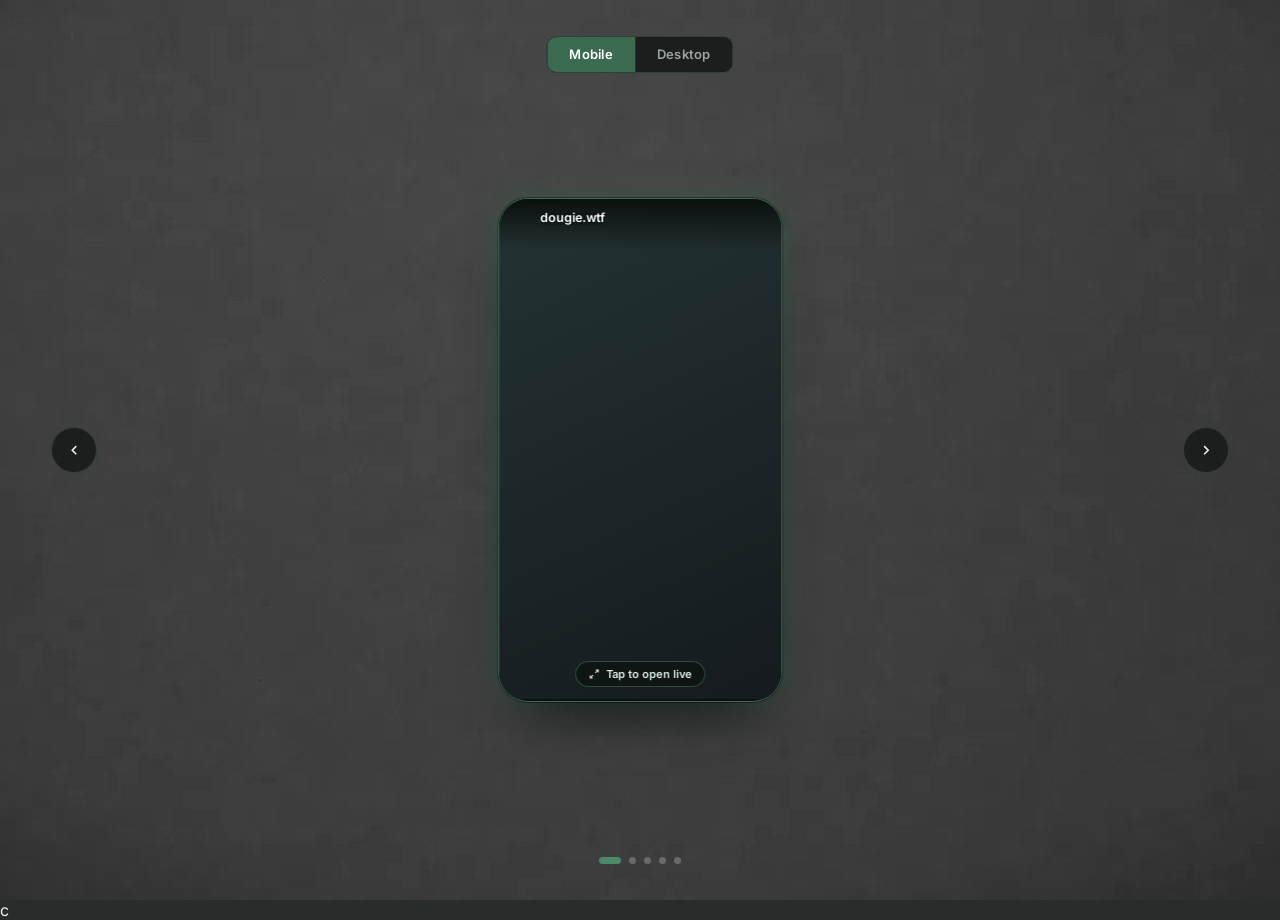
==== commit 50f60d97: "Fix closing tags in TEST.HTML" ====
--- a/TEST.HTML
+++ b/TEST.HTML
@@ -231,5 +231,5 @@
     .catch(()=>{sites=FALLBACK;build();});
 })();
 </script>
-</body>
+</body>c
 </html>
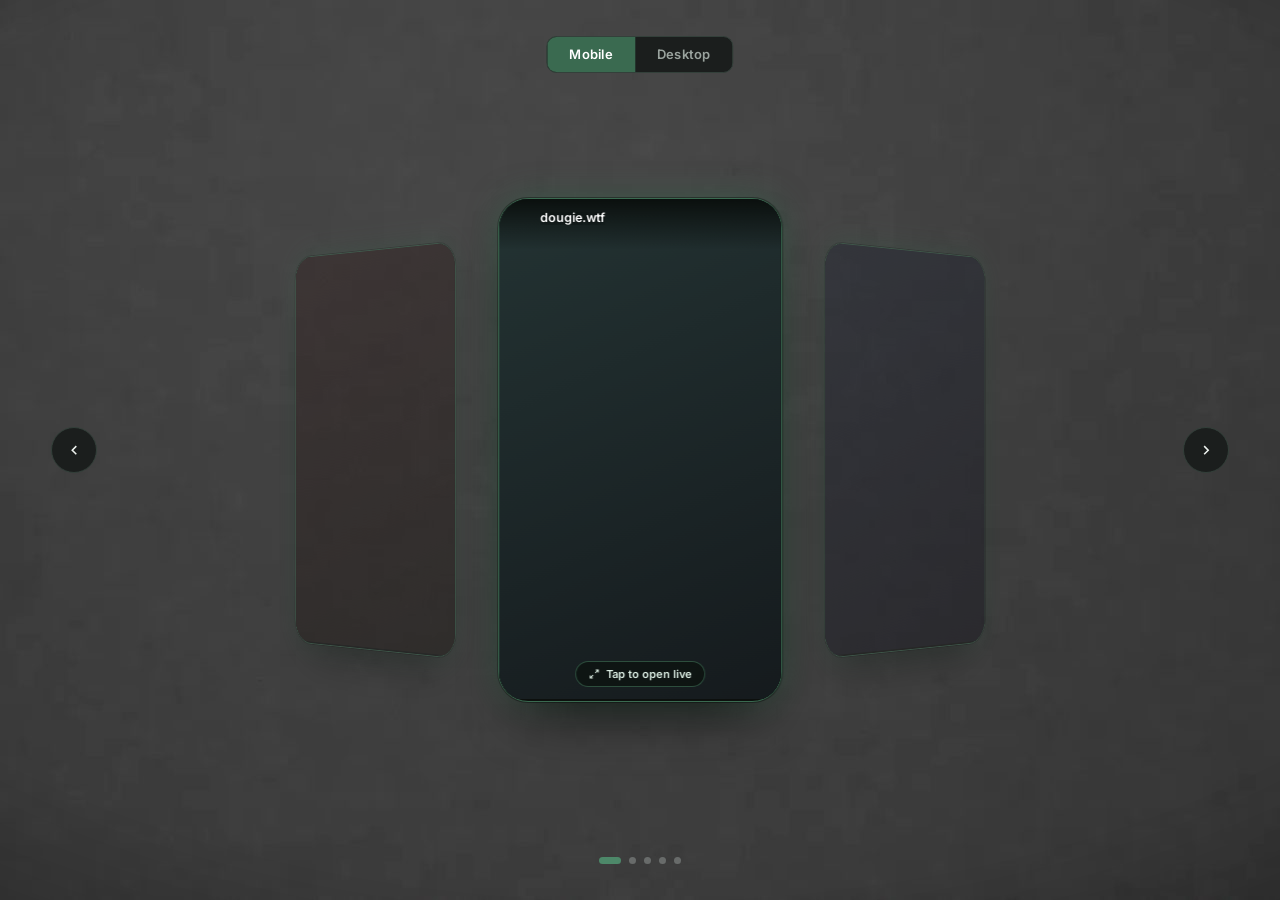
==== commit 12bebc6e: "Update TEST.HTML" ====
--- a/TEST.HTML
+++ b/TEST.HTML
@@ -127,6 +127,7 @@
     </div>
   </div>
 
+
 <script>
 (function(){
   const FALLBACK=["figma.com","apple.com","spotify.com","airbnb.com","stripe.com","notion.so","nike.com","github.com"];
@@ -134,7 +135,7 @@
   const dotsWrap=document.getElementById('dots'),toggle=document.getElementById('toggle');
   const lb=document.getElementById('lb'),lbFrame=document.getElementById('lbFrame'),lbNote=document.getElementById('lbNote');
   const lbDom=document.getElementById('lbDom'),lbFav=document.getElementById('lbFav'),lbOpen=document.getElementById('lbOpen'),lbNoteLink=document.getElementById('lbNoteLink');
-  let sites=[],cards=[],rotation=0,active=0,mode='mobile',timer=null;const DUR=5000;
+  let sites=[],srcLen=0,cards=[],rotation=0,active=0,mode='mobile',timer=null;const DUR=5000;
   const cache={},D2R=Math.PI/180;
   const domain=s=>s.replace(/^https?:\/\//,'').replace(/\/.*$/,'').replace(/^www\./,'');
   const favURL=d=>`https://www.google.com/s2/favicons?domain=${d}&sz=128`;
@@ -150,36 +151,40 @@
 
   function loadShot(c){const d=c.domain,key=mode+'|'+d;
     if(cache[key]){c.shot.style.backgroundImage=cache[key];c.shot.classList.add('on');c.spin.classList.add('gone');return;}
-    if(c._loading===key)return; c._loading=key;
+    if(c._loading===key)return;c._loading=key;
     c.shot.classList.remove('on');c.spin.classList.remove('gone');
     chain([thumb(d,mode==='mobile'),mshots(d,mode==='mobile'?600:1280)],tint(d),(bg)=>{
       cache[key]=bg;if(c._loading===key)c._loading=null;
       c.shot.style.backgroundImage=bg;c.shot.classList.add('on');c.spin.classList.add('gone');});}
 
-  const step=()=>360/sites.length;
-
   function place(){
-    const w=cardWidth(),N=sites.length,st=step();
-    const R = mode==='mobile'? w*1.42 : w*1.36;   // ring radius (wide enough that neighbours stay behind the front plane => no phasing)
+    const w=cardWidth(),N=sites.length,st=360/N,stR=st*D2R;
+    const SIDE=(mode==='mobile'?1.0:0.95)*w;           // neighbour sits ~1 card-width aside, always
+    const R=SIDE/Math.sin(stR);                         // radius derived from step => consistent look, no overlap
     cards.forEach((c,i)=>{
-      const angDeg = rotation + i*st;
-      const a=angDeg*D2R, cs=Math.cos(a), sn=Math.sin(a);
-      const tx=sn*R, tz=(cs-1)*R, sc=0.55+0.45*cs;
-      let op = cs>0.86?1 : cs>0.42?0.5 : 0;
+      const ang=rotation+i*st;
+      let na=((ang%360)+360)%360; if(na>180)na-=360;    // wrapped angle for visibility
+      const aoff=Math.abs(na)/st;                        // distance in slots from front
+      const a=ang*D2R,cs=Math.cos(a),sn=Math.sin(a);
+      const tx=sn*R, tz=(cs-1)*R;
+      const op = aoff<0.5?1 : aoff<1.5?0.5 : 0;          // exactly 3 visible, regardless of list length
+      const sc = aoff<0.5?1 : 0.84;
       c.el.style.width=w+'px';
-      c.el.style.zIndex=Math.round((cs+1)*100);
+      c.el.style.zIndex=Math.round(1000-Math.abs(na));
       c.el.style.opacity=op;
       c.el.style.pointerEvents=op>0?'auto':'none';
       c.el.classList.toggle('active',op>0.9);
-      c.el.style.transform=`translate(-50%,-50%) translateX(${tx}px) translateZ(${tz}px) rotateY(${angDeg}deg) scale(${sc})`;
-      if(cs>0.3)loadShot(c);
+      c.el.style.transform=`translate(-50%,-50%) translateX(${tx}px) translateZ(${tz}px) rotateY(${ang}deg) scale(${sc})`;
+      if(aoff<1.6)loadShot(c);
     });
     active=((Math.round(-rotation/st)%N)+N)%N;
-    [...dotsWrap.children].forEach((n,k)=>n.classList.toggle('on',k===active));
+    const dotI=((active%srcLen)+srcLen)%srcLen;
+    [...dotsWrap.children].forEach((n,k)=>n.classList.toggle('on',k===dotI));
   }
-
-  function go(dir){rotation-=dir*step();place();restart();}         // spin around the pole; continuous, spam-safe
-  function to(i){let d=((i-active)%sites.length+sites.length)%sites.length;if(d>sites.length/2)d-=sites.length;rotation-=d*step();place();restart();}
+  const step=()=>360/sites.length;
+  function go(dir){rotation-=dir*step();place();restart();}
+  function to(dotIdx){const N=sites.length,st=step();let r=((active%srcLen)+srcLen)%srcLen;
+    let d=dotIdx-r; d=((d%srcLen)+srcLen)%srcLen; if(d>srcLen/2)d-=srcLen; rotation-=d*st;place();restart();}
   function restart(){clearInterval(timer);if(!lb.classList.contains('open'))timer=setInterval(()=>go(1),DUR);}
   function setMode(m){if(m===mode)return;mode=m;
     scene.classList.toggle('mode-mobile',m==='mobile');scene.classList.toggle('mode-desktop',m==='desktop');
@@ -208,10 +213,10 @@
         </div></div>`;
       const c={el,domain:d,shot:el.querySelector('.shot'),spin:el.querySelector('.spin'),_loading:null};
       el.querySelectorAll('.chrome img,.mcap img').forEach(im=>{const f=favURL(d),t=new Image();t.onload=()=>{im.src=f;im.classList.add('on');};t.src=f;});
-      el.querySelector('.frame').addEventListener('click',()=>{ idx===active?openLB(d):to(idx); });
+      el.querySelector('.frame').addEventListener('click',()=>{ idx===active?openLB(d):null; });
       stage.appendChild(el);cards.push(c);
-      const dot=document.createElement('i');dot.onclick=()=>to(idx);dotsWrap.appendChild(dot);
     });
+    for(let k=0;k<srcLen;k++){const dot=document.createElement('i');dot.onclick=()=>to(k);dotsWrap.appendChild(dot);}
     place();restart();
   }
 
@@ -223,13 +228,18 @@
     if(e.key==='ArrowLeft')go(-1);if(e.key==='ArrowRight')go(1);});
   let sx=null;scene.addEventListener('pointerdown',e=>sx=e.clientX);
   scene.addEventListener('pointerup',e=>{if(sx==null)return;const dx=e.clientX-sx;if(Math.abs(dx)>45)go(dx<0?1:-1);sx=null;});
-  // debounced resize -> re-layout only (cache prevents any re-fetch on zoom)
   let rt=null;window.addEventListener('resize',()=>{clearTimeout(rt);rt=setTimeout(place,120);});
 
+  function boot(list){
+    const s=list.length?list:FALLBACK;
+    srcLen=s.length;
+    let rep=s.slice(); while(rep.length<7) rep=rep.concat(s);   // pad ring so neighbours are always visible
+    sites=rep; build();
+  }
   fetch('clientsites.txt').then(r=>{if(!r.ok)throw 0;return r.text()})
-    .then(t=>{const l=t.split(/\r?\n/).map(s=>s.trim()).filter(s=>s&&!s.startsWith('#')).map(domain);sites=l.length?l:FALLBACK;build();})
-    .catch(()=>{sites=FALLBACK;build();});
+    .then(t=>boot(t.split(/\r?\n/).map(s=>s.trim()).filter(s=>s&&!s.startsWith('#')).map(domain)))
+    .catch(()=>boot([]));
 })();
 </script>
-</body>c
+</body>
 </html>
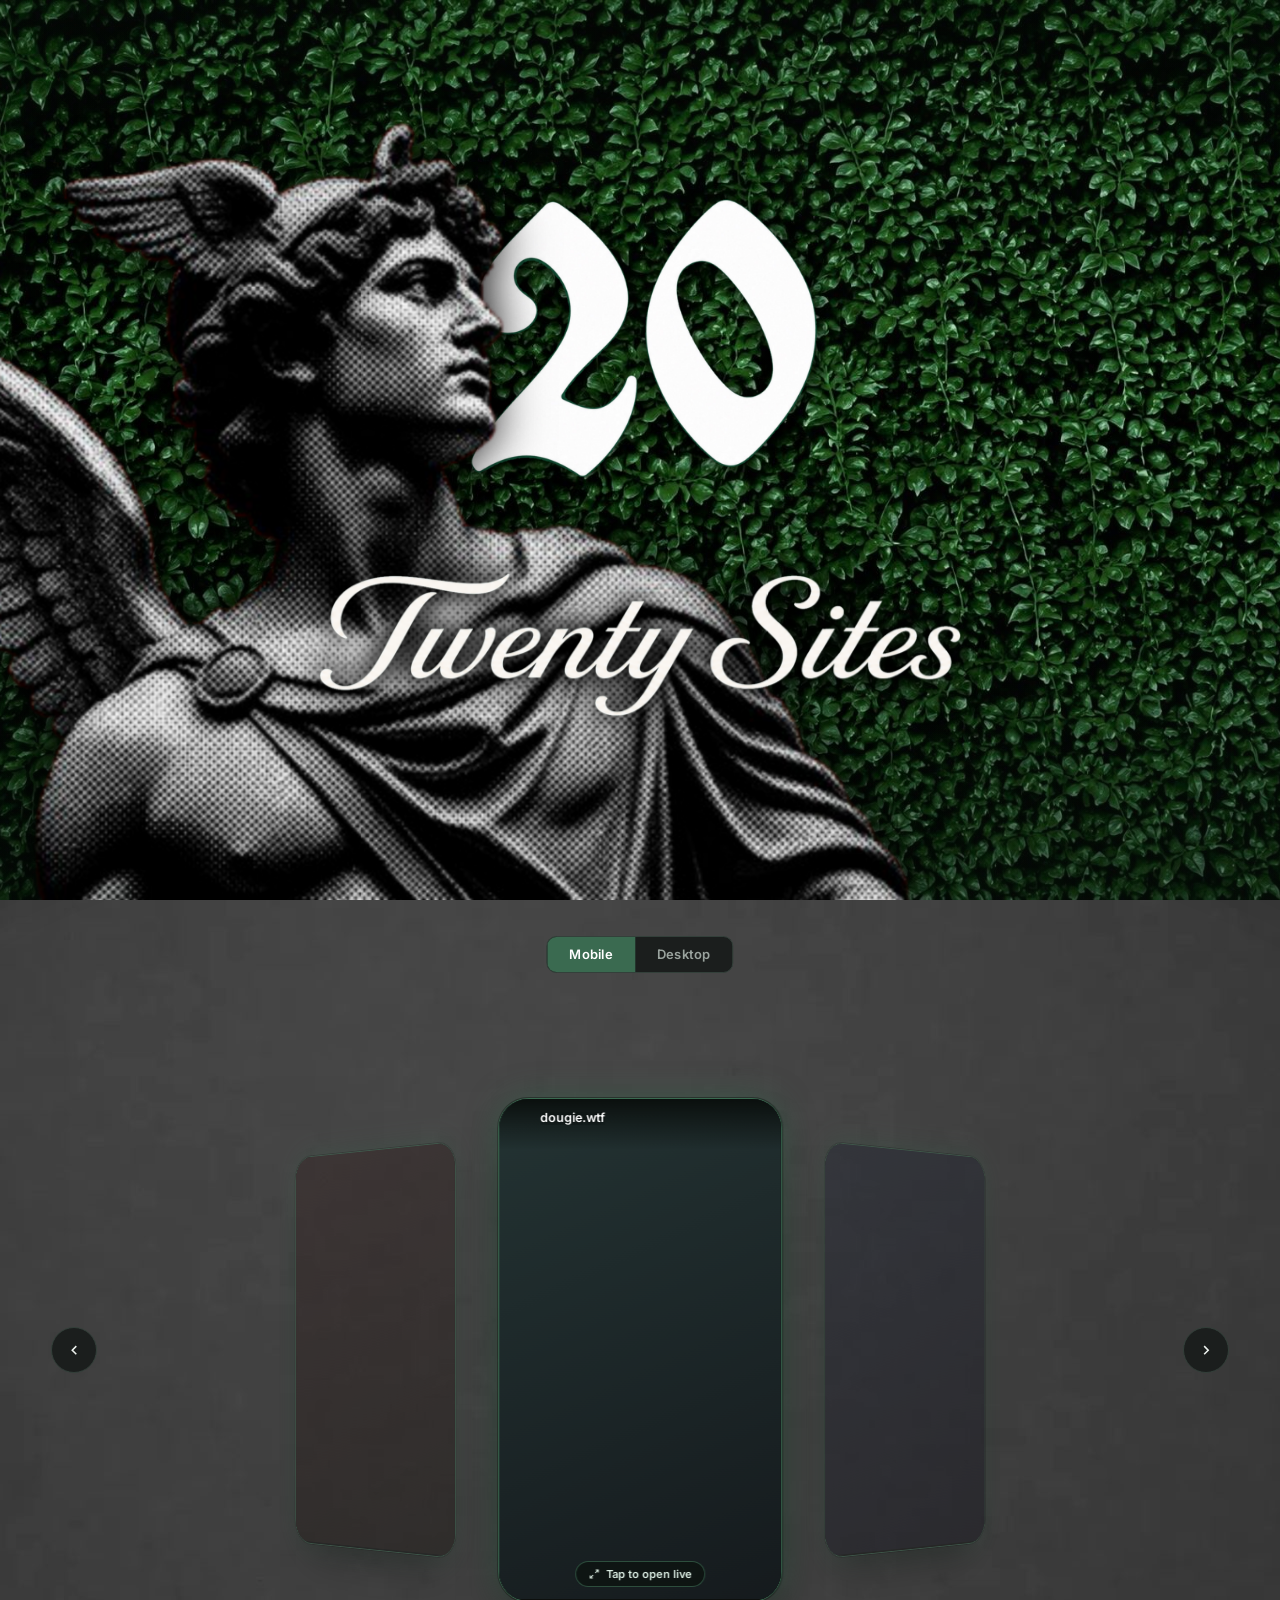
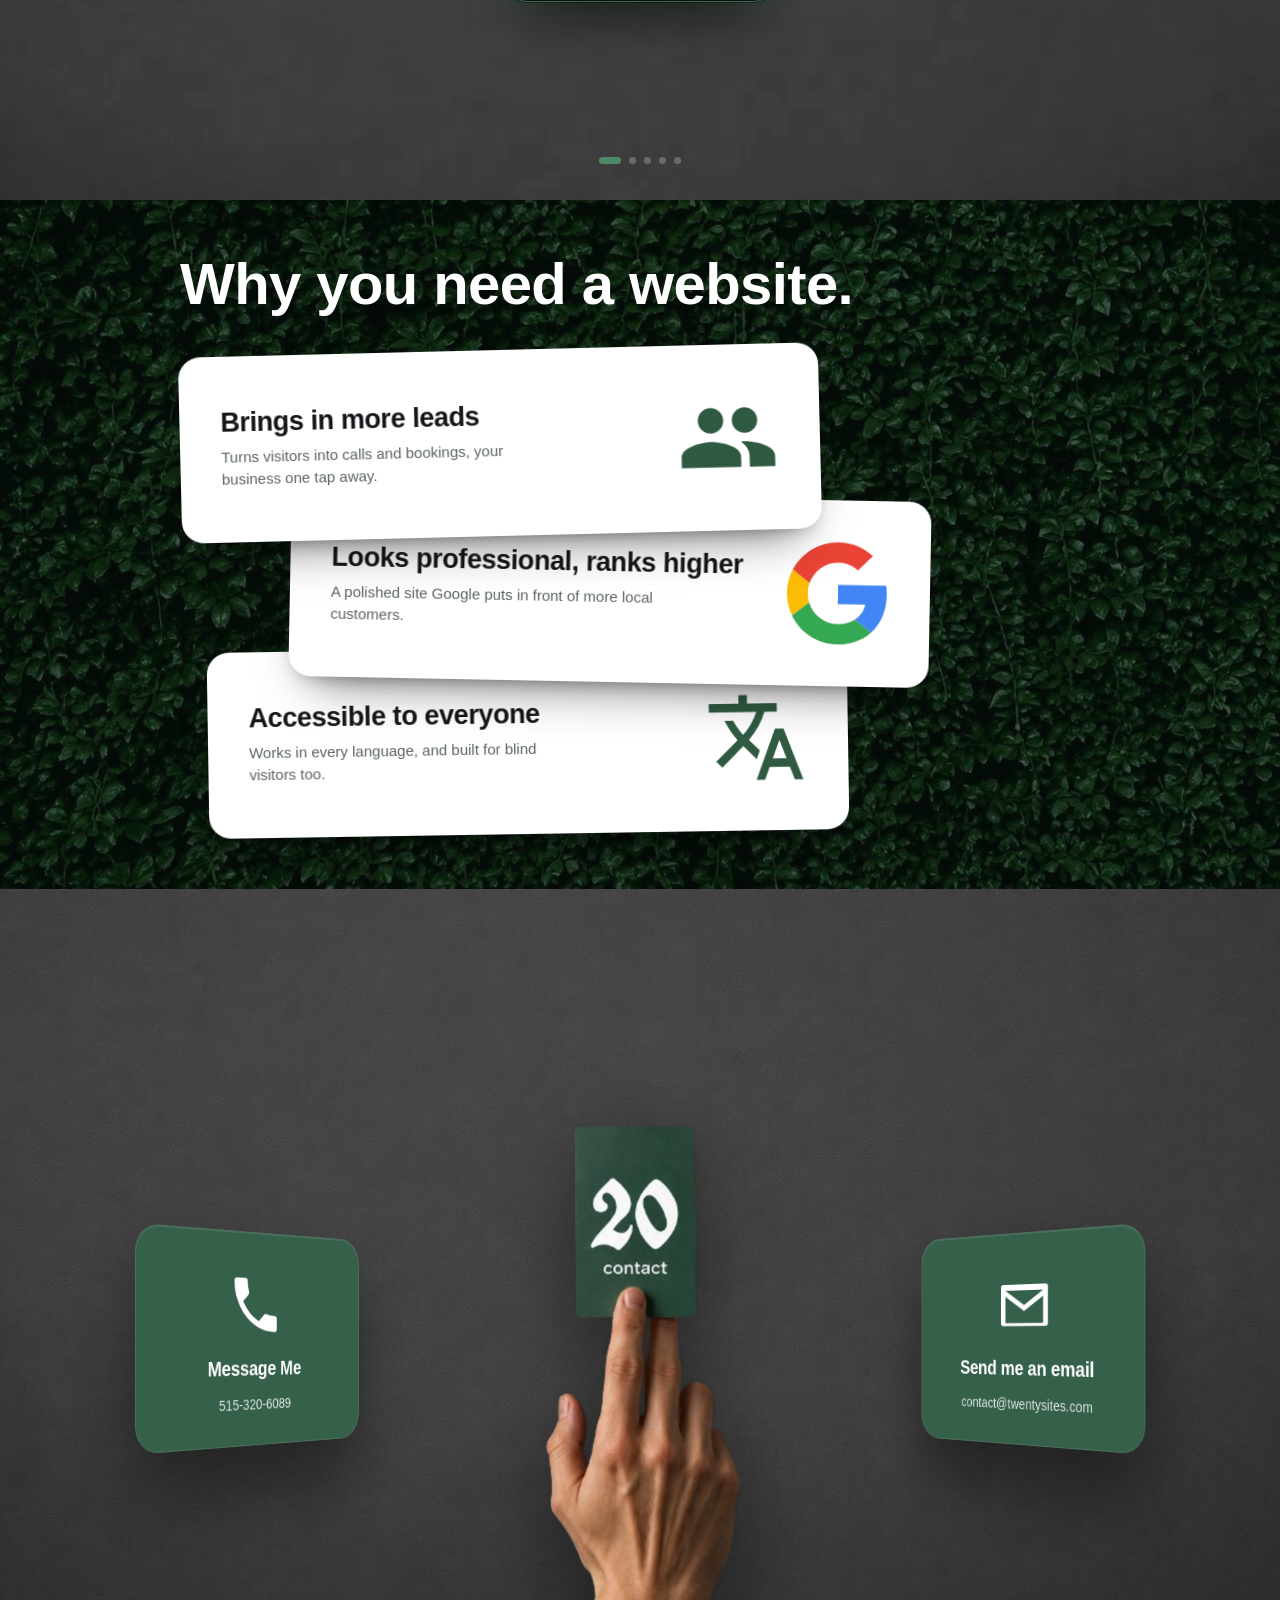
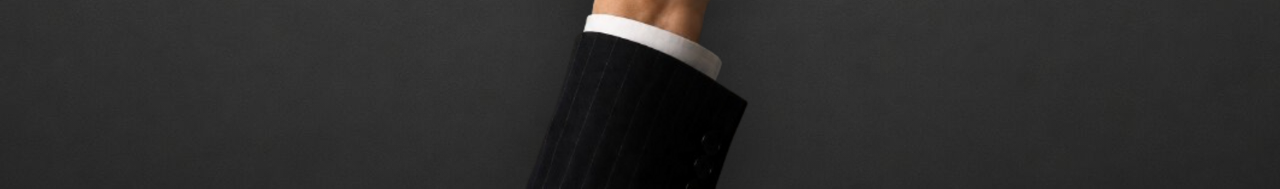
==== commit 857826d5: "Update TEST.HTML" ====
--- a/TEST.HTML
+++ b/TEST.HTML
@@ -3,18 +3,128 @@
 <head>
 <meta charset="UTF-8">
 <meta name="viewport" content="width=device-width, initial-scale=1.0, viewport-fit=cover">
+<title>Twenty Sites</title>
+<style>
+  *{margin:0;padding:0;box-sizing:border-box}
+  html{scroll-behavior:smooth}
+  html,body{width:100%}
+  body{background:#1c3a24;overflow-x:hidden;-webkit-font-smoothing:antialiased}
+  .pane{position:relative;width:100%;display:block}
+  .pane.fixed{height:100svh;min-height:100vh}
+  .pane.auto{height:auto}
+  .frame{display:block;width:100%;height:100%;border:0;background:#0c170f}
+  .pane.auto .frame{height:600px}   /* replaced by JS once measured */
+</style>
+</head>
+<body>
+<section class="pane fixed" data-i="0"><iframe class="frame" loading="eager" scrolling="no" title="Hero section" srcdoc="<!DOCTYPE html>
+<html lang=&quot;en&quot;>
+<head>
+<meta charset=&quot;UTF-8&quot;>
+<meta name=&quot;viewport&quot; content=&quot;width=device-width, initial-scale=1.0, viewport-fit=cover&quot;>
+<title>Twenty Sites</title>
+<style>
+  :root{ --hedge:#1c3a24; }
+  *{margin:0;padding:0;box-sizing:border-box;}
+  html,body{height:100%;}
+  body{background:var(--hedge);font-family:-apple-system,BlinkMacSystemFont,&quot;Segoe UI&quot;,Roboto,sans-serif;-webkit-font-smoothing:antialiased;overflow:hidden;}
+
+  .stage{
+    position:relative;width:100%;height:100svh;min-height:100vh;overflow:hidden;isolation:isolate;
+    --sh: clamp(340px, 60vh, 900px);
+    --sw: clamp(260px, min(80vw, 60vh), 560px);
+    --mw: clamp(190px, min(48vw, 38vh), 380px);
+    --headOverlap: 46px;
+  }
+  .stage::before{content:&quot;&quot;;position:absolute;inset:0;background:url(&quot;[data-uri]